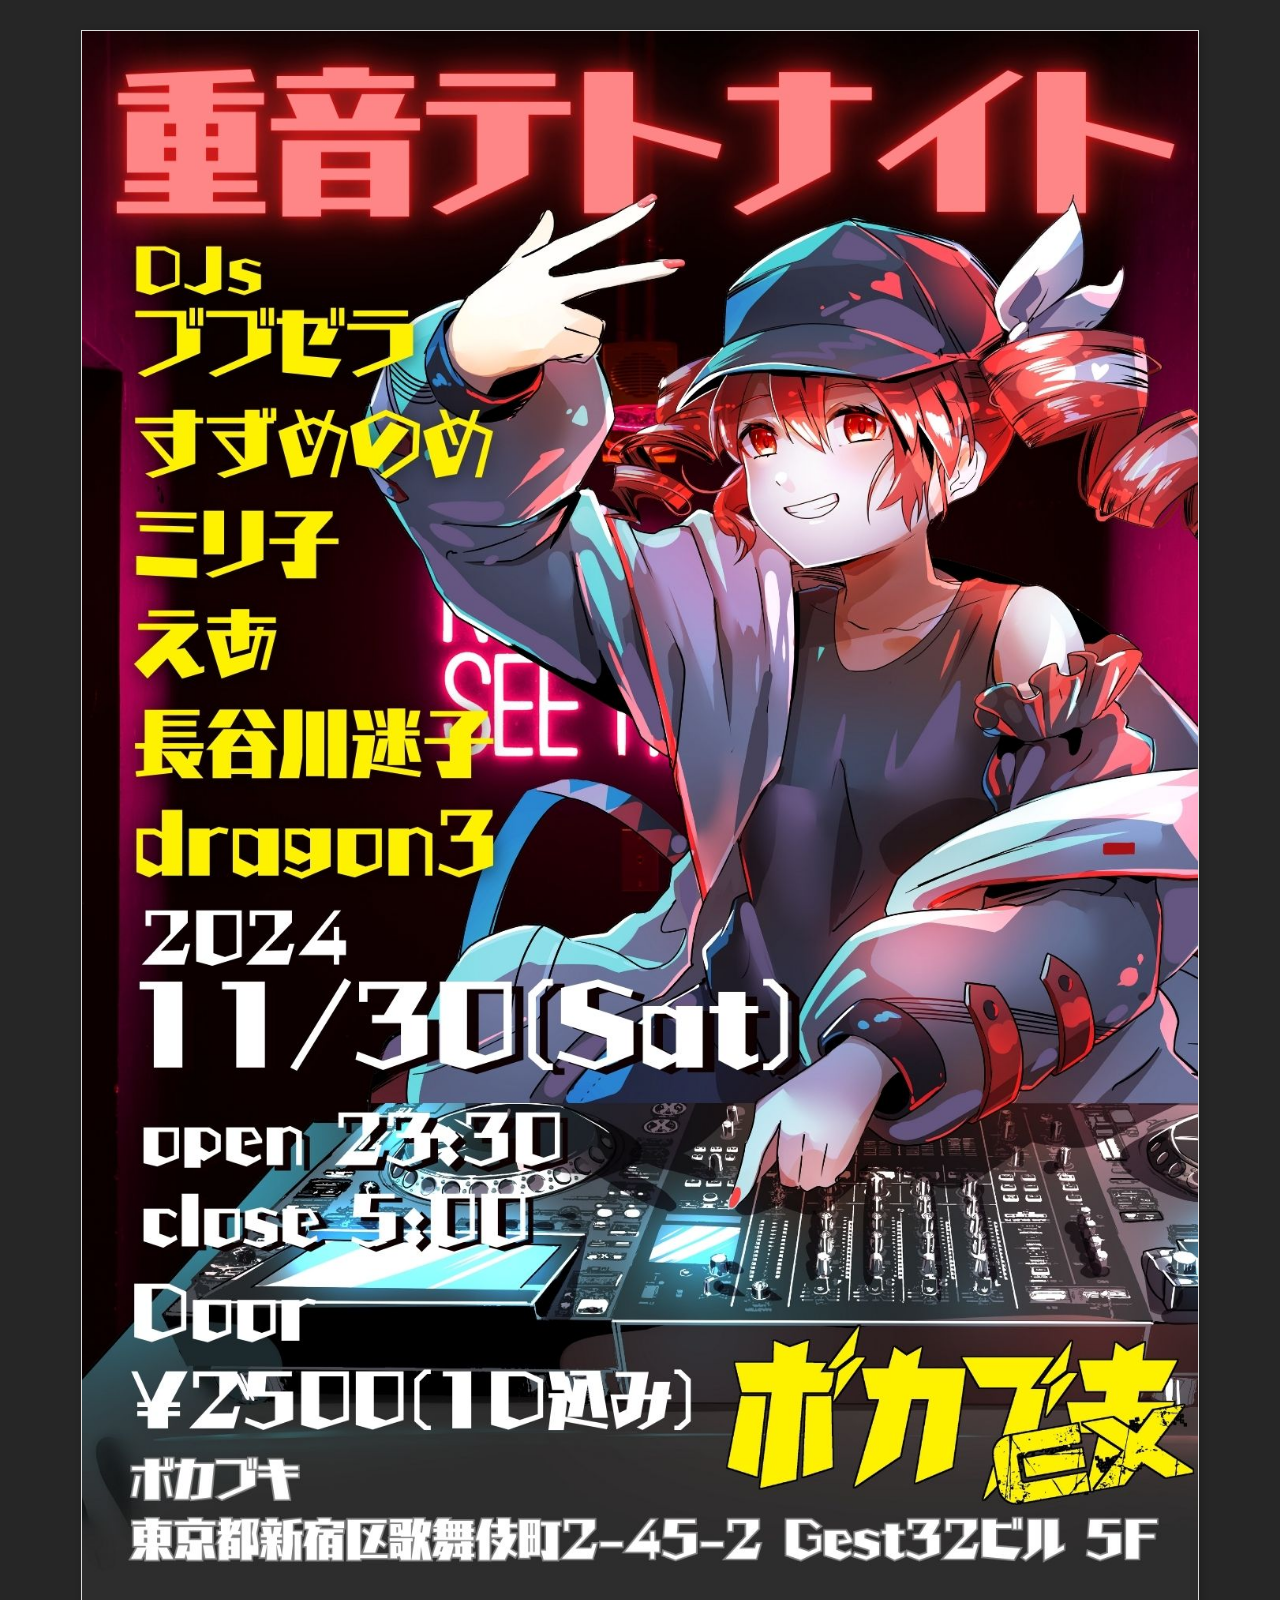
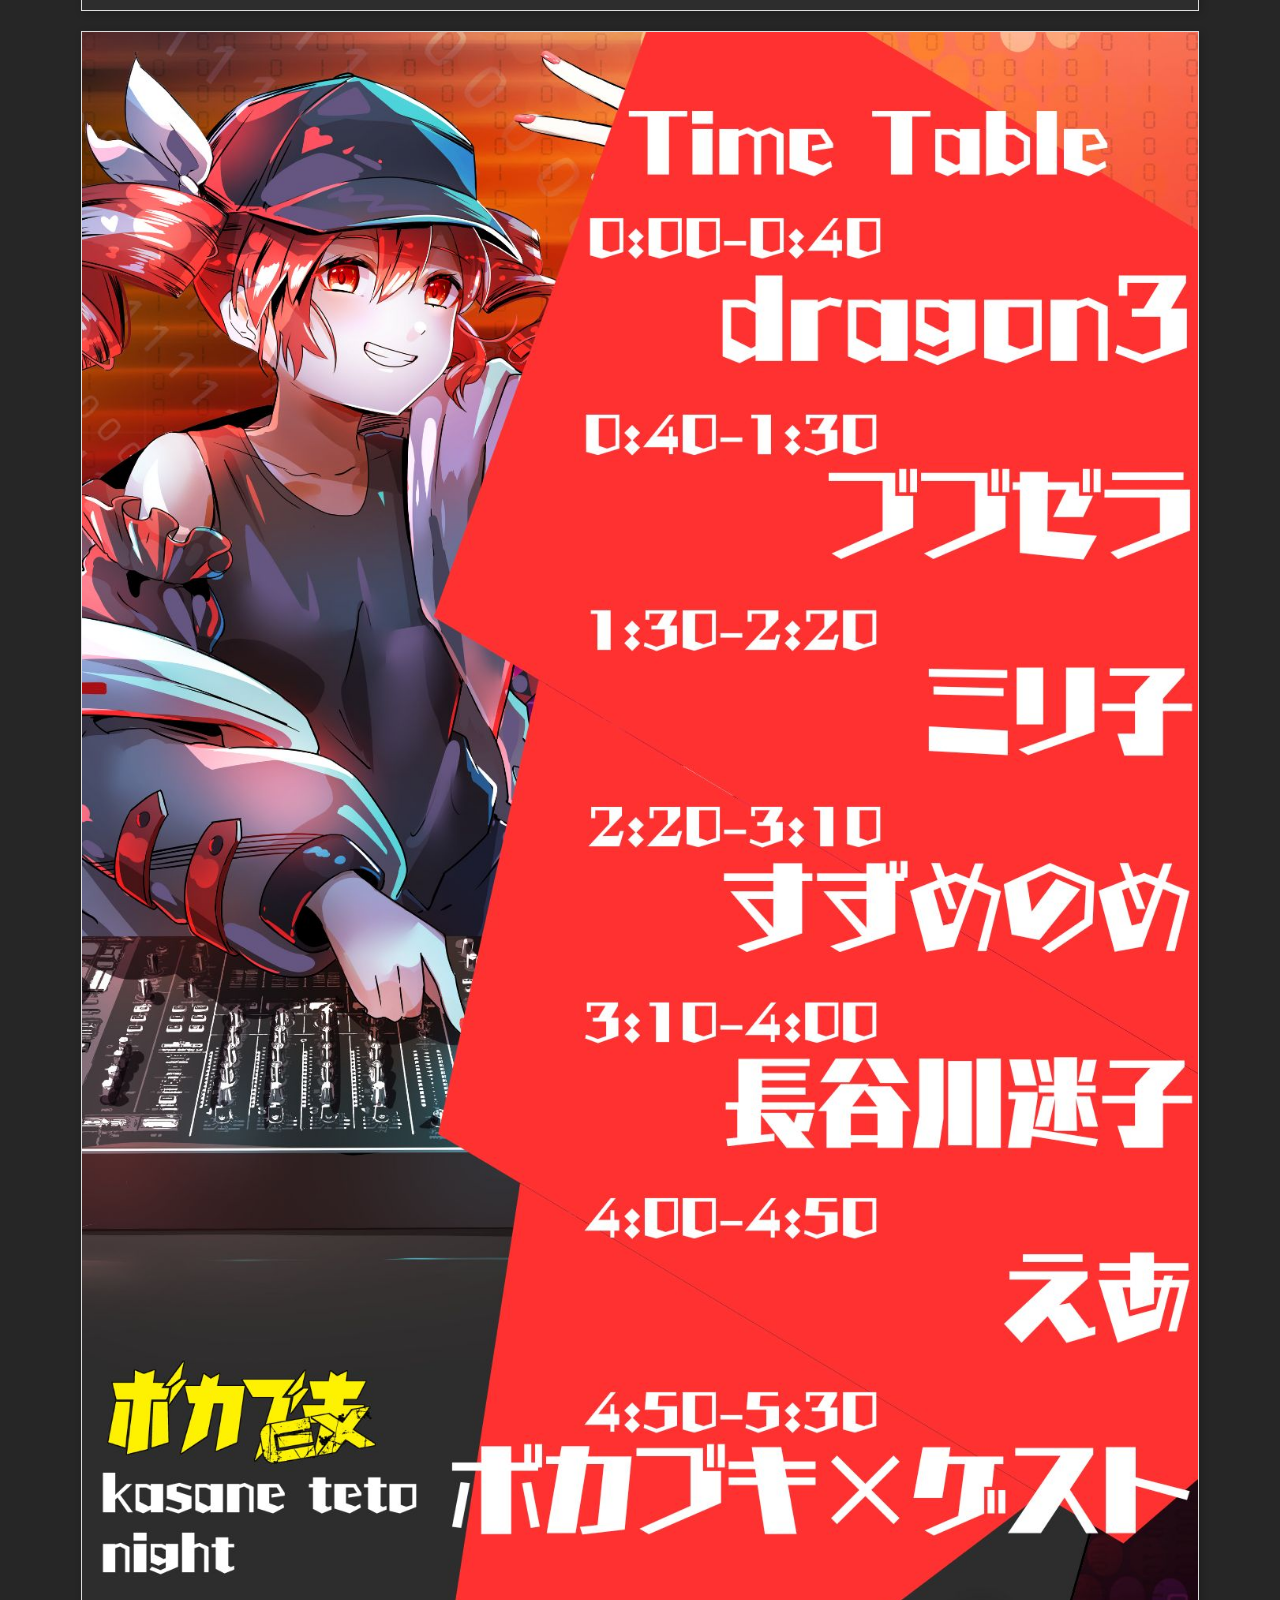
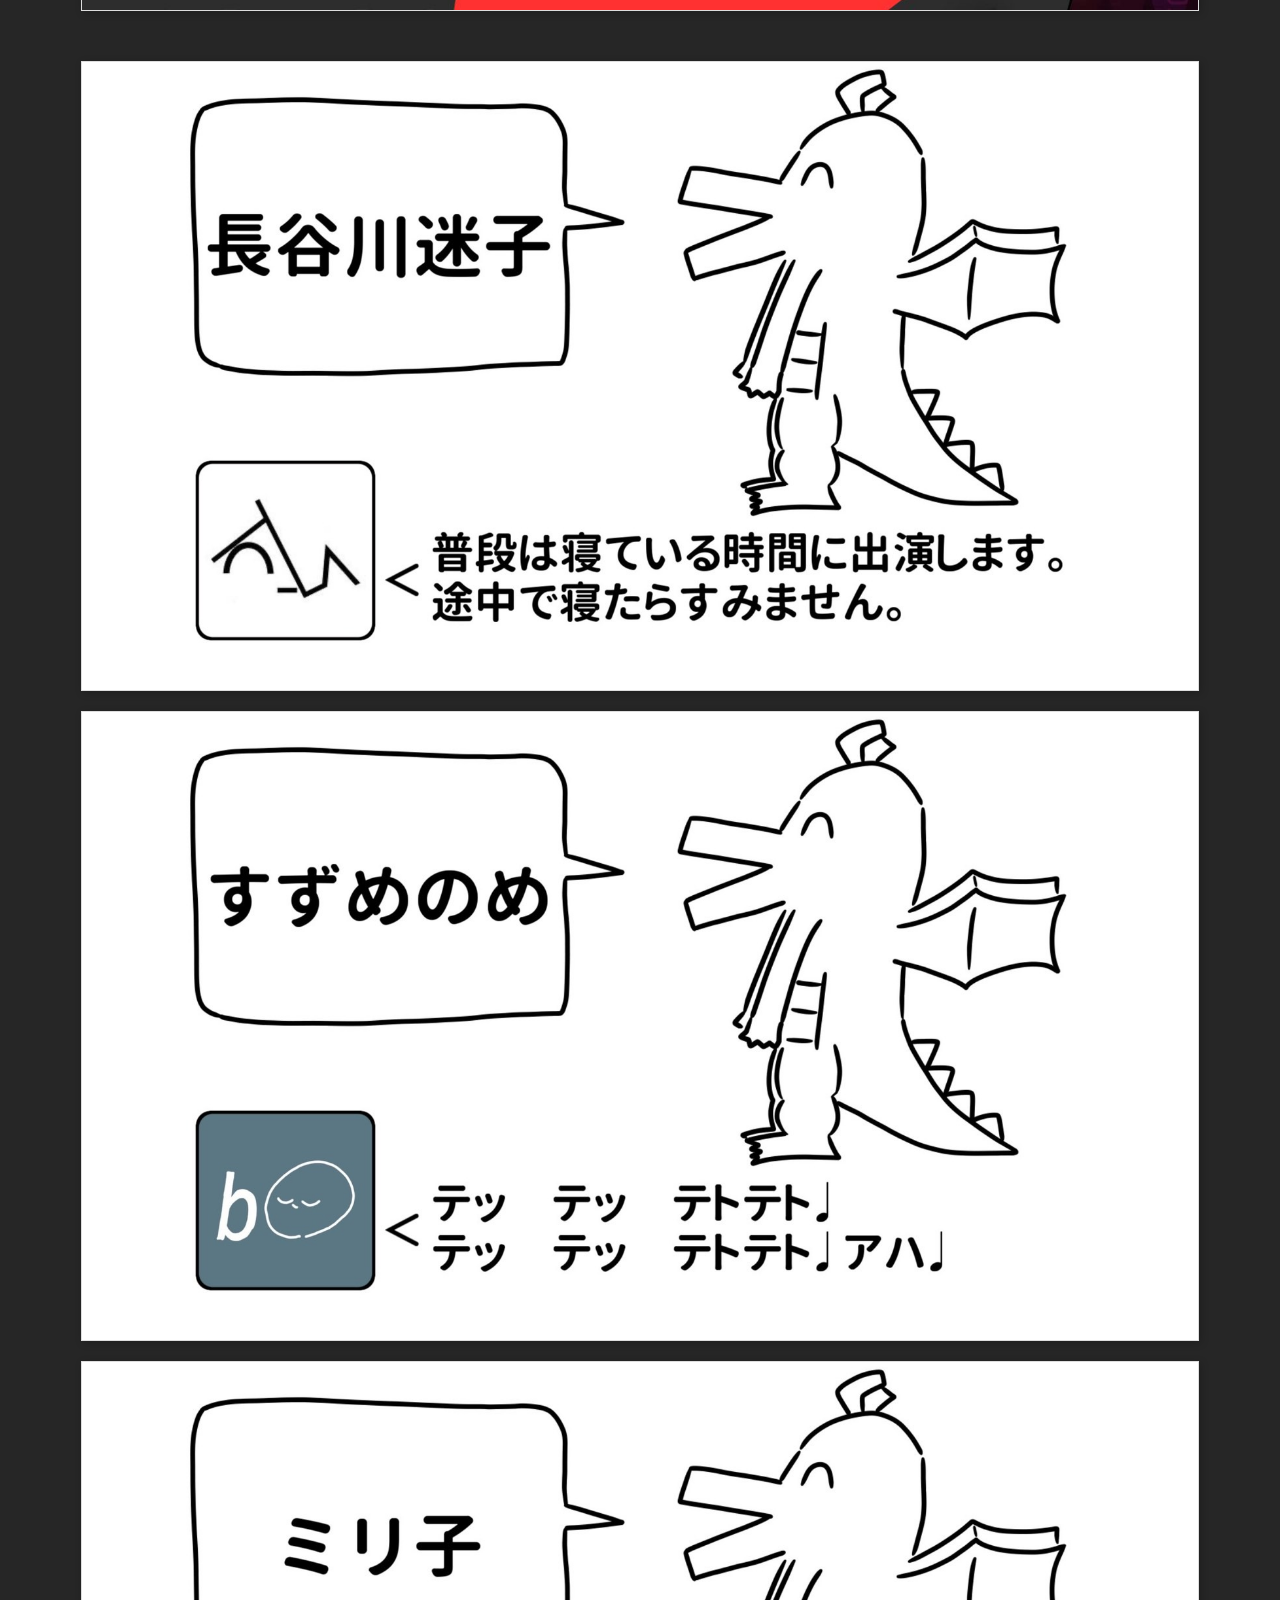
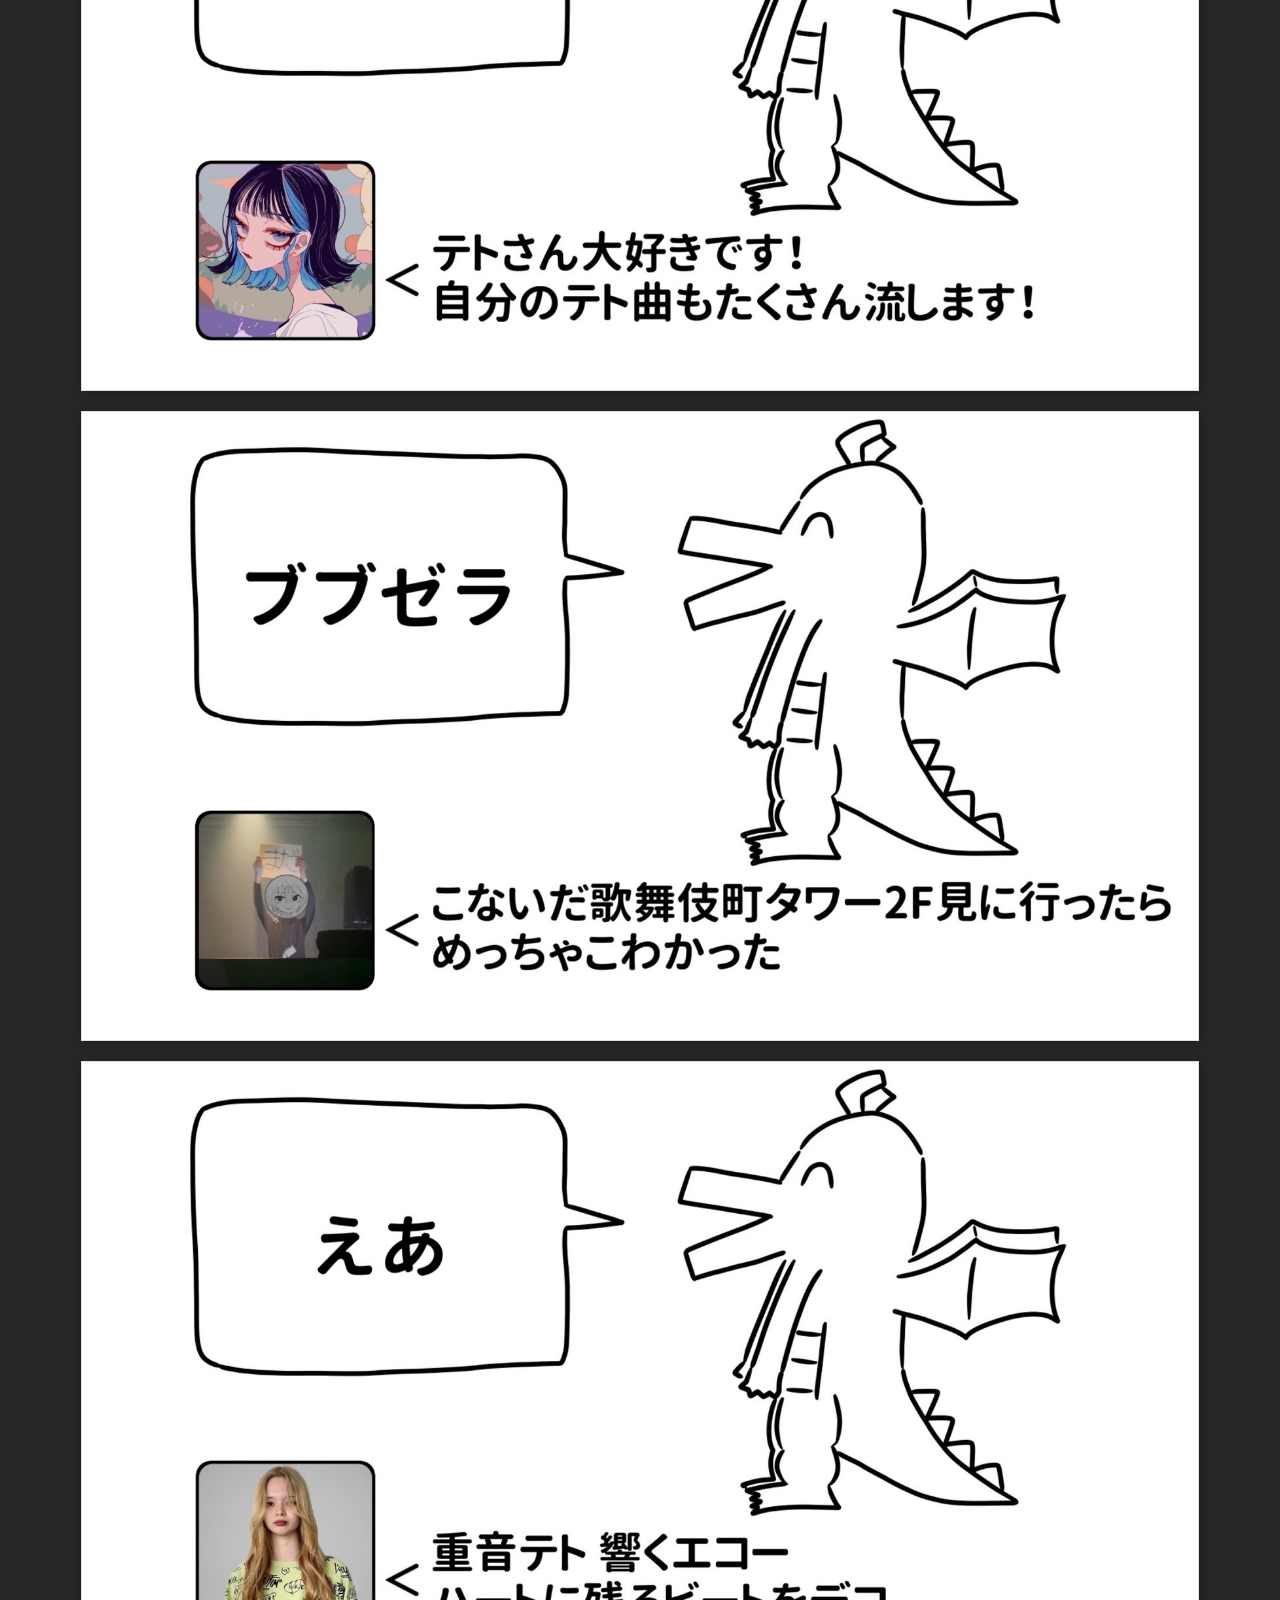
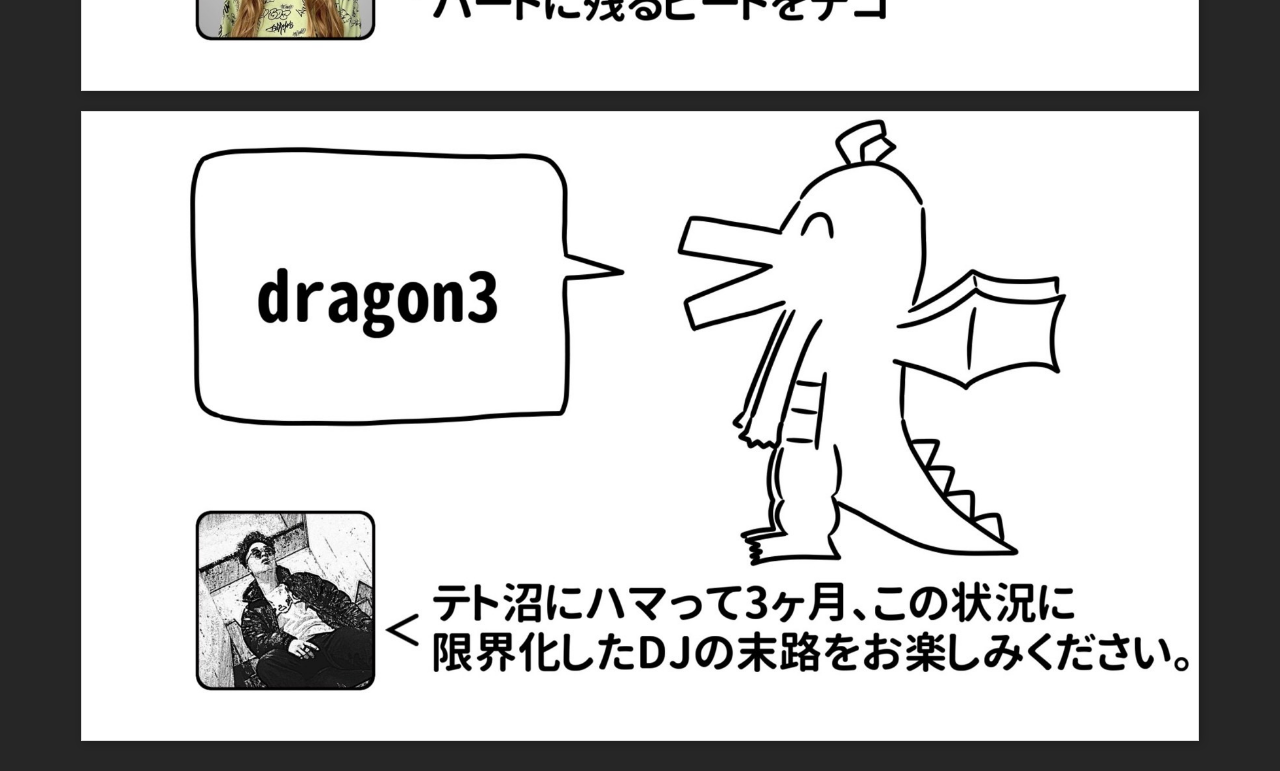
==== index.html @ 71c7c840 "change site title" ====
<!DOCTYPE html>
<html lang="ja">
<head>
  <meta charset="UTF-8">
  <meta name="viewport" content="width=device-width, initial-scale=1.0">
  <title>テトナイト特典カードページ</title>
  <link rel="stylesheet" href="style.css">
</head>
<body>
  <div class="gallery">
    <img src="images/テトナ1.jpeg" alt="テトナ1">
    <img src="images/テトナ2.jpeg" alt="テトナ2">

    <div class="spacer"></div>

    <img src="images/gust1.jpeg" alt="gust1">
    <img src="images/gust2.jpeg" alt="gust2">
    <img src="images/gust3.jpeg" alt="gust3">
    <img src="images/gust4.jpeg" alt="gust4">
    <img src="images/gust5.jpeg" alt="gust5">
    <img src="images/gust6.jpeg" alt="gust6">
  </div>
</body>
</html>
---- style.css ----
body {
  font-family: Arial, sans-serif;
  margin: 0;
  padding: 0;
  background-color: #262626;
}

.gallery {
  display: flex;
  flex-direction: column;
  align-items: center;
  padding: 20px;
}

img {
  max-width: 90%;
  height: auto;
  margin: 10px 0;
  border: 1px solid #ddd;
  box-shadow: 2px 2px 8px rgba(0, 0, 0, 0.2);
}

.spacer {
  height: 30px;
}
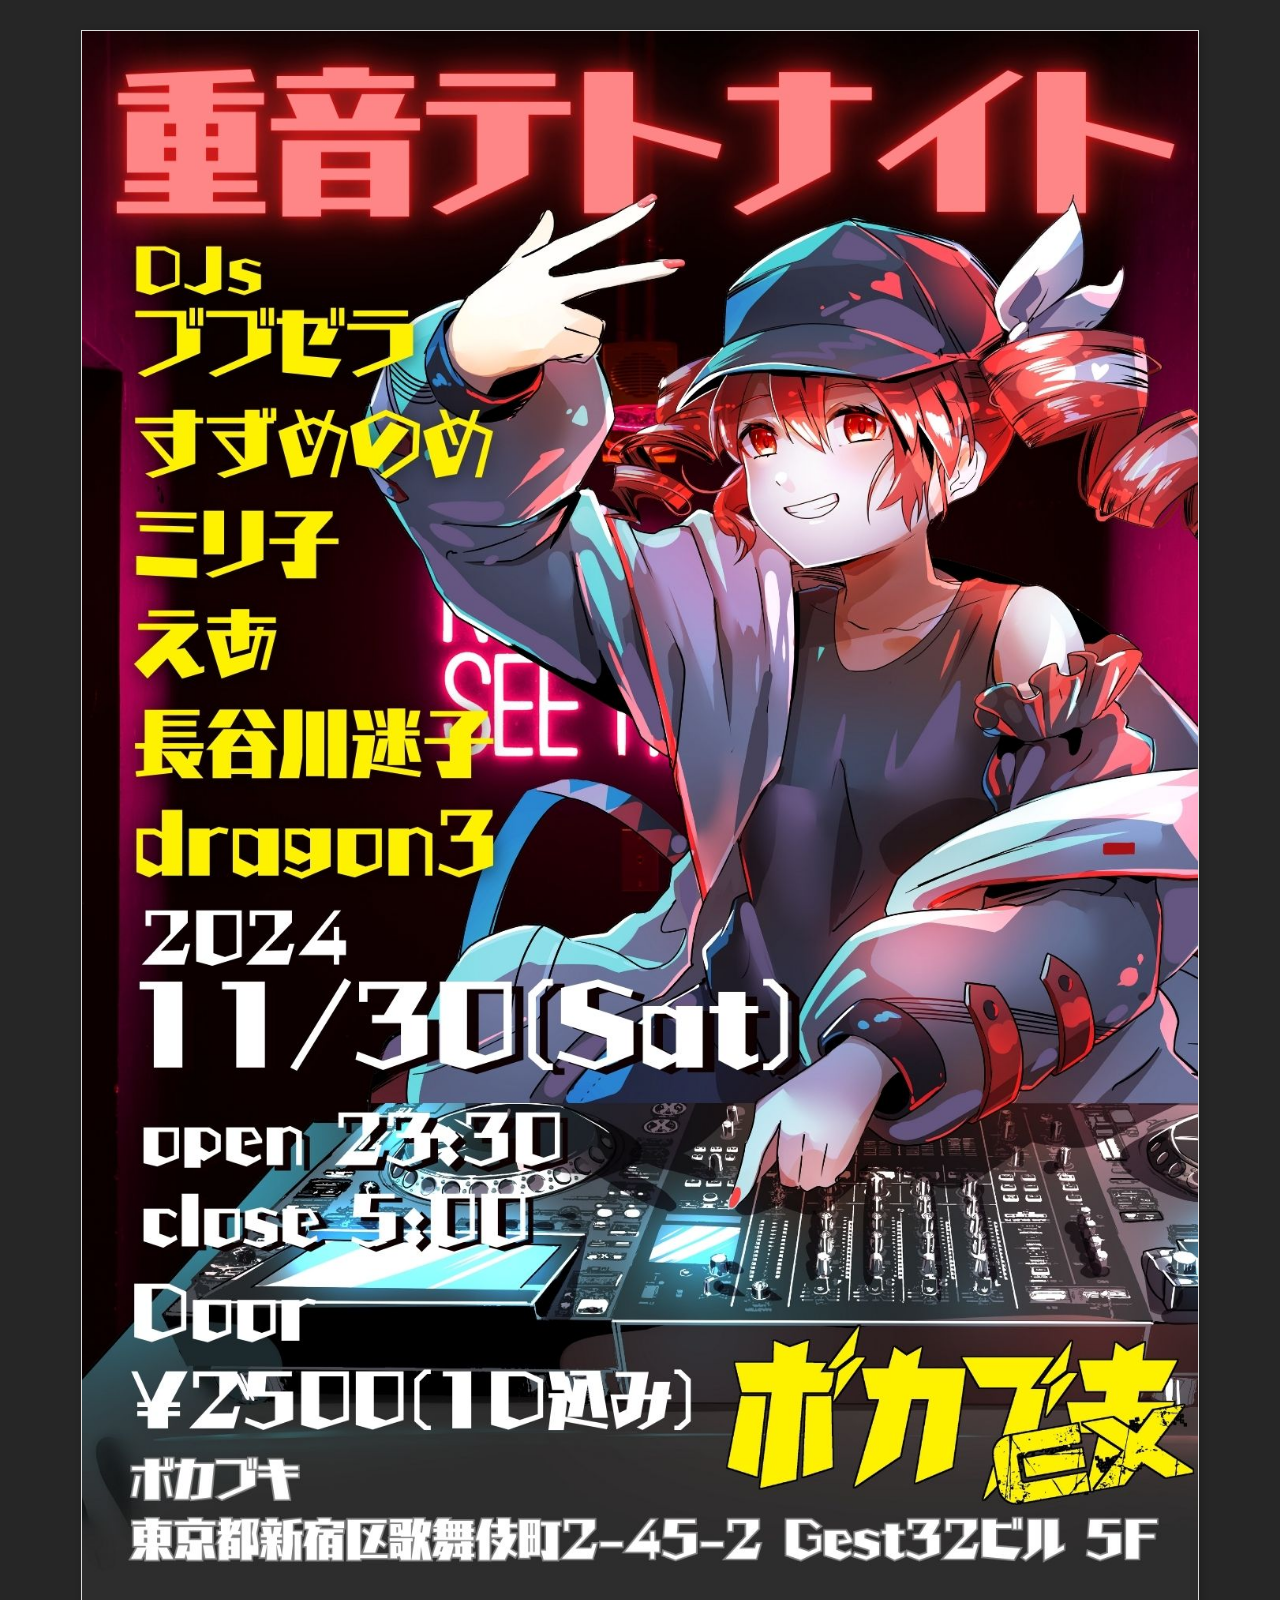
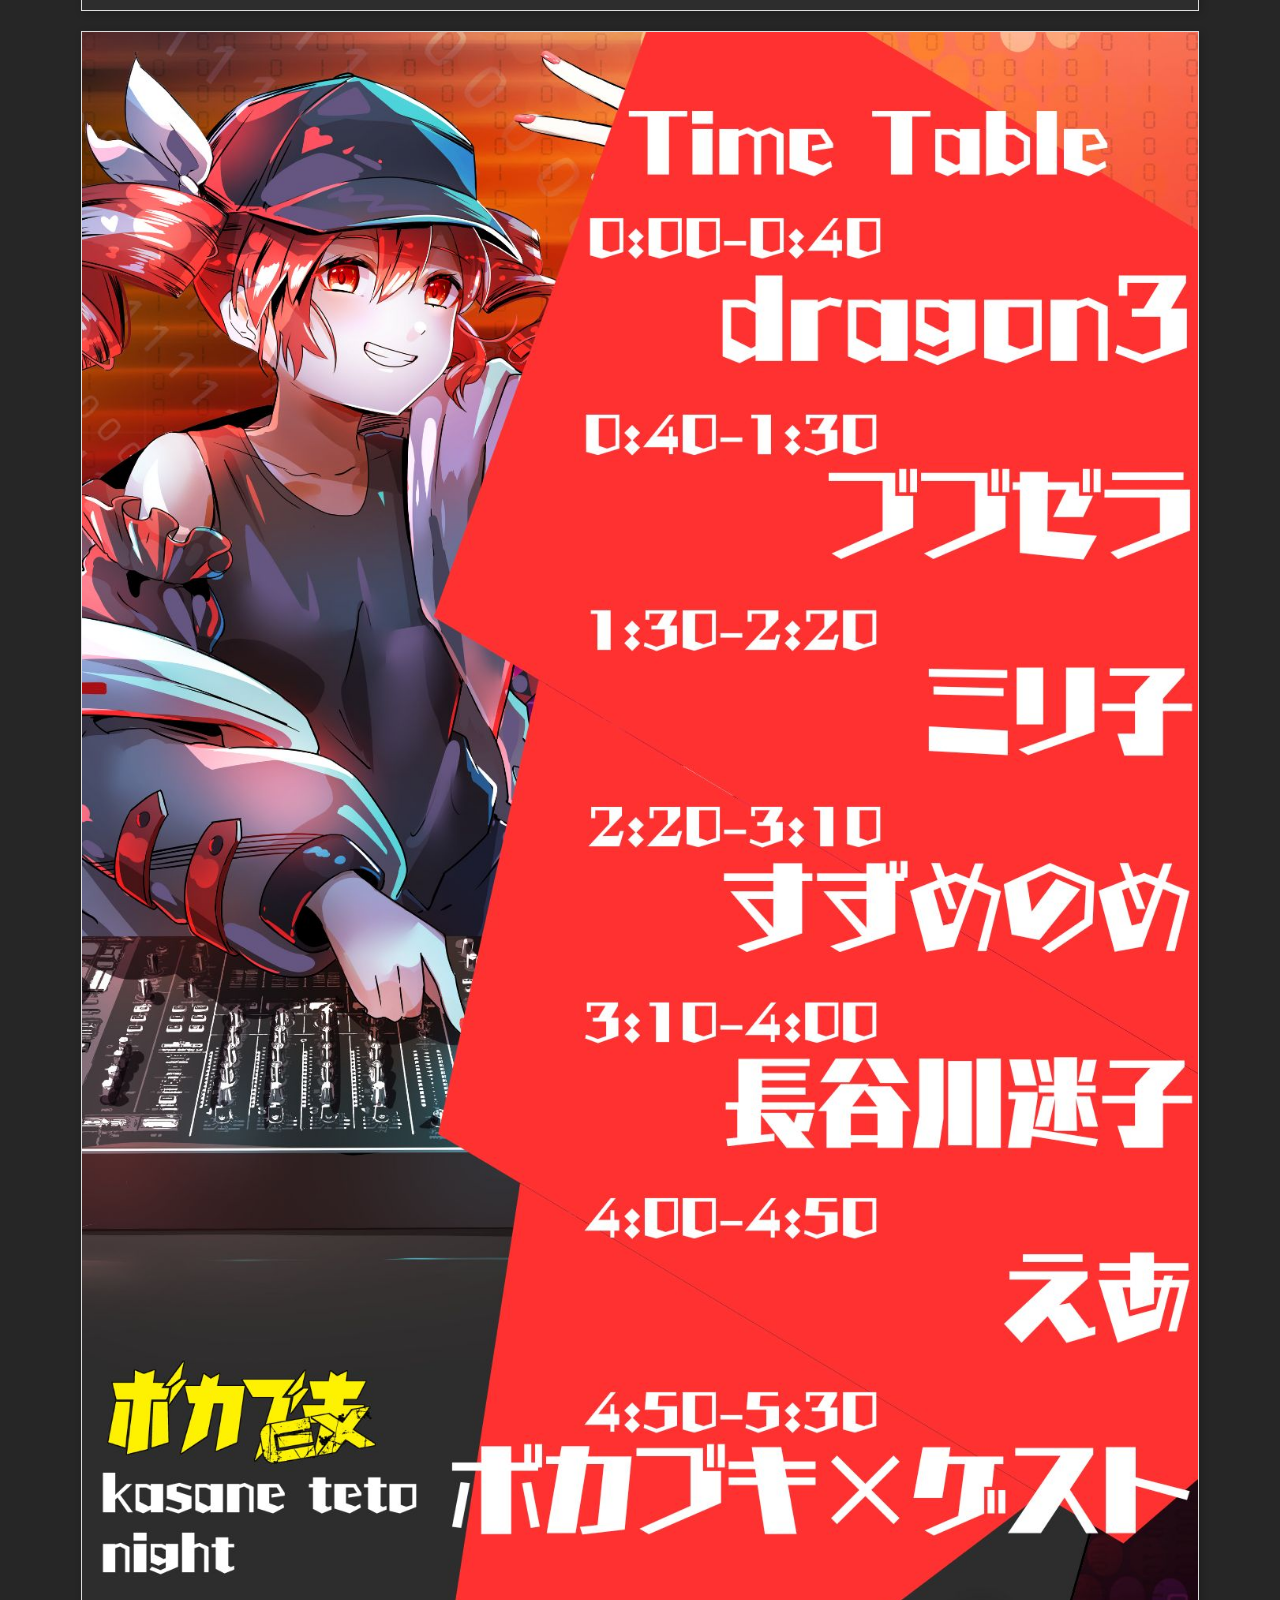
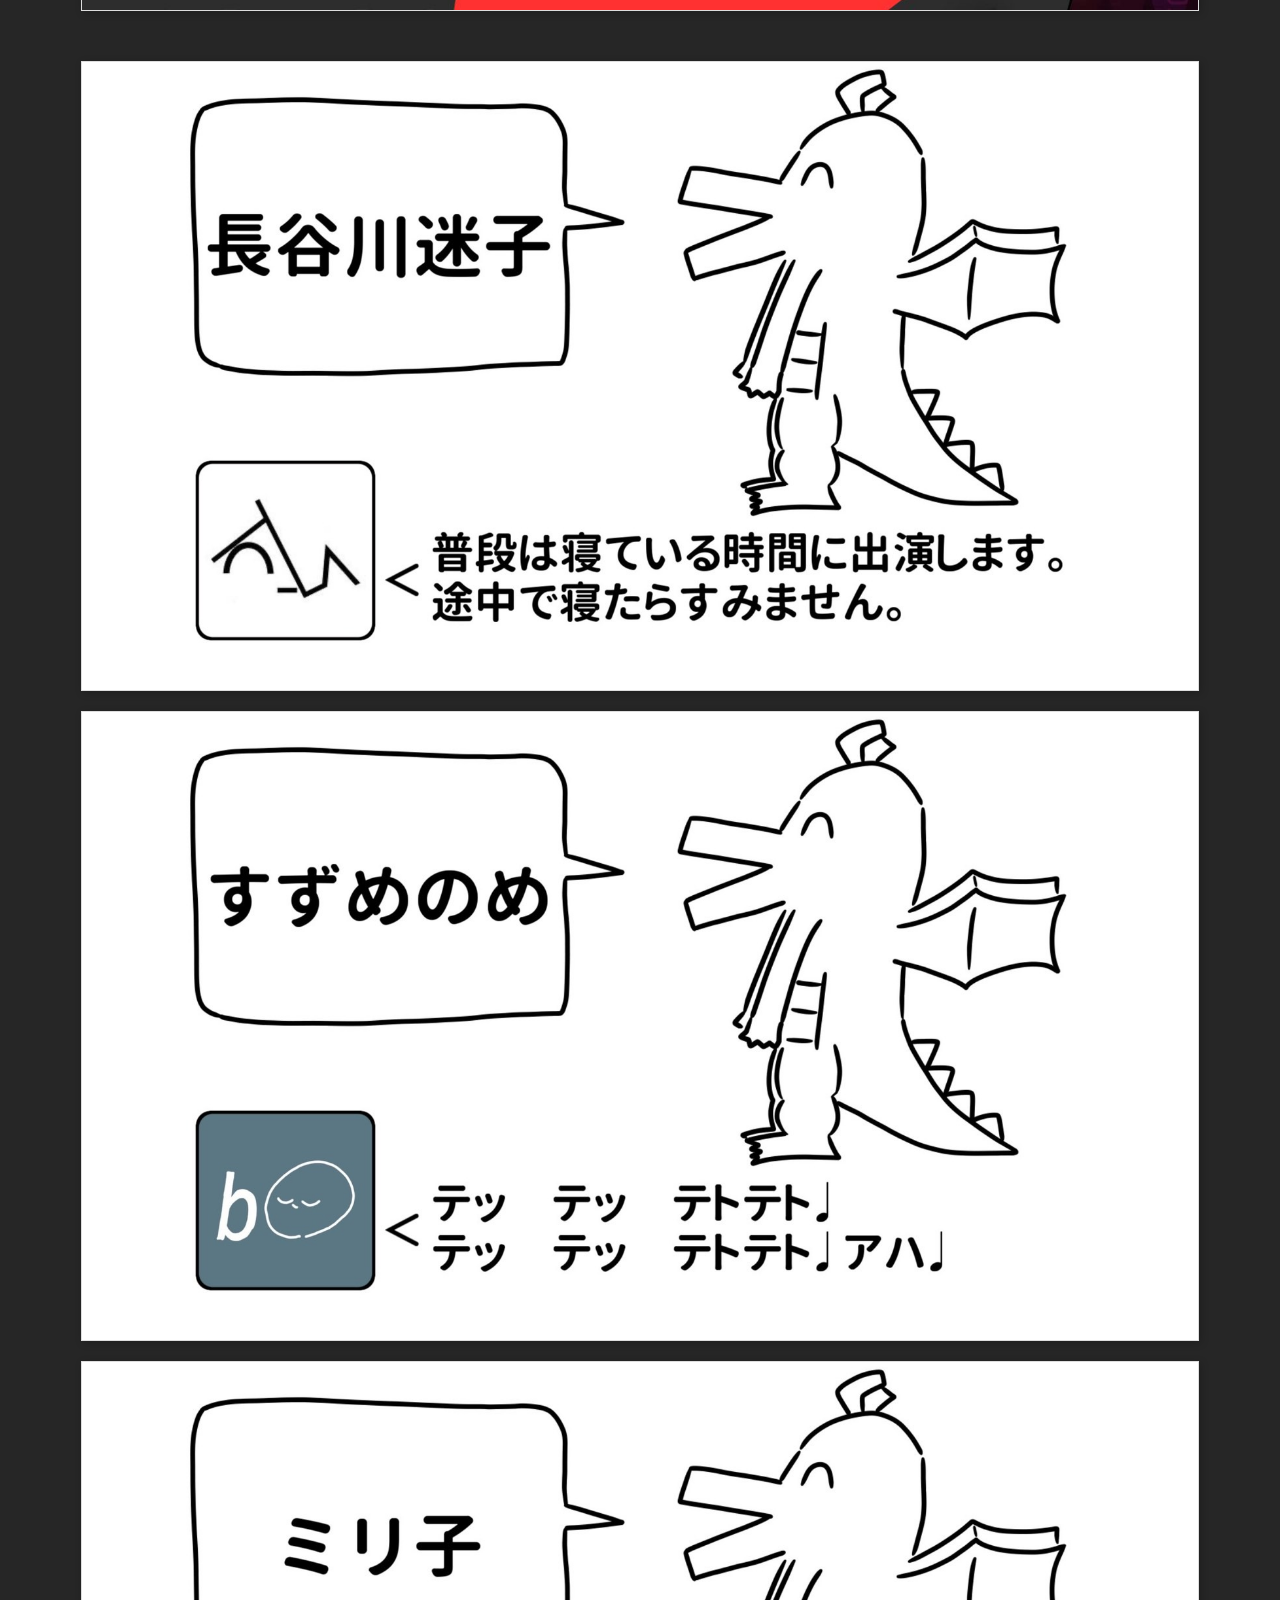
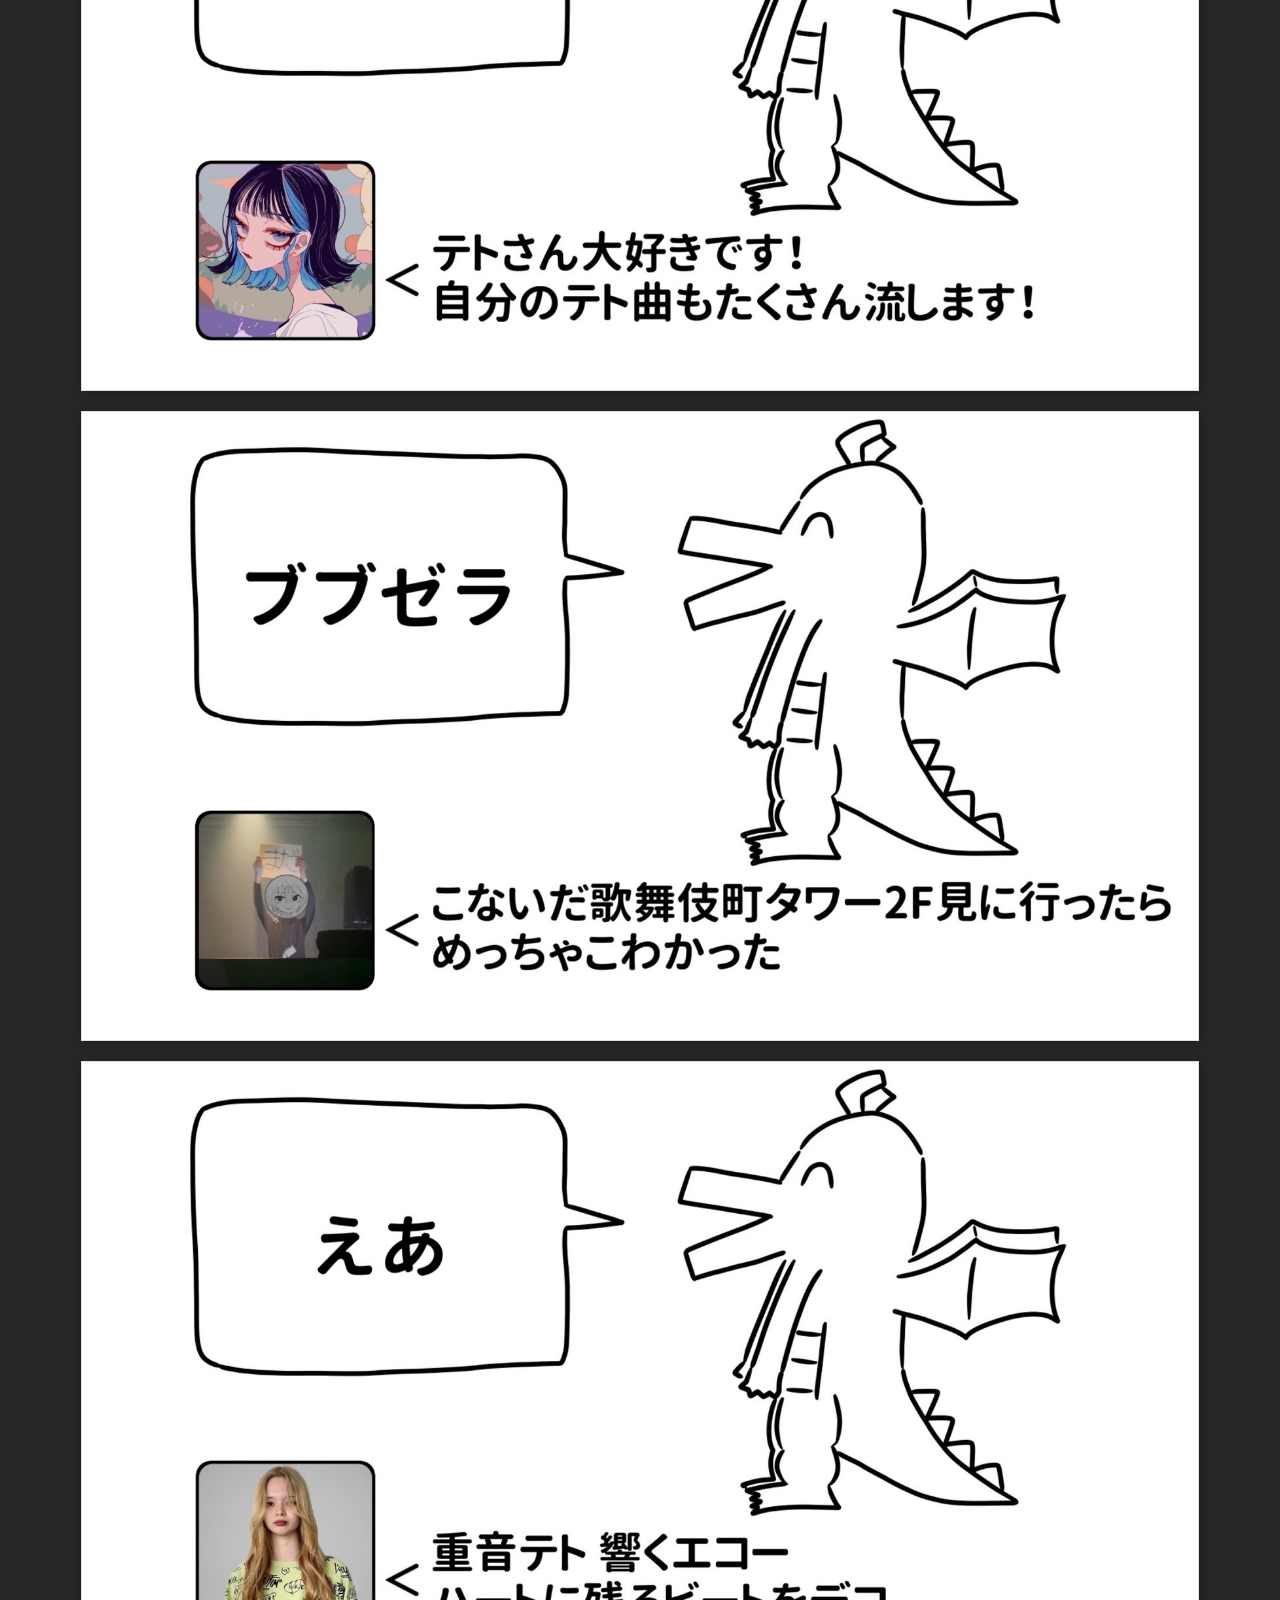
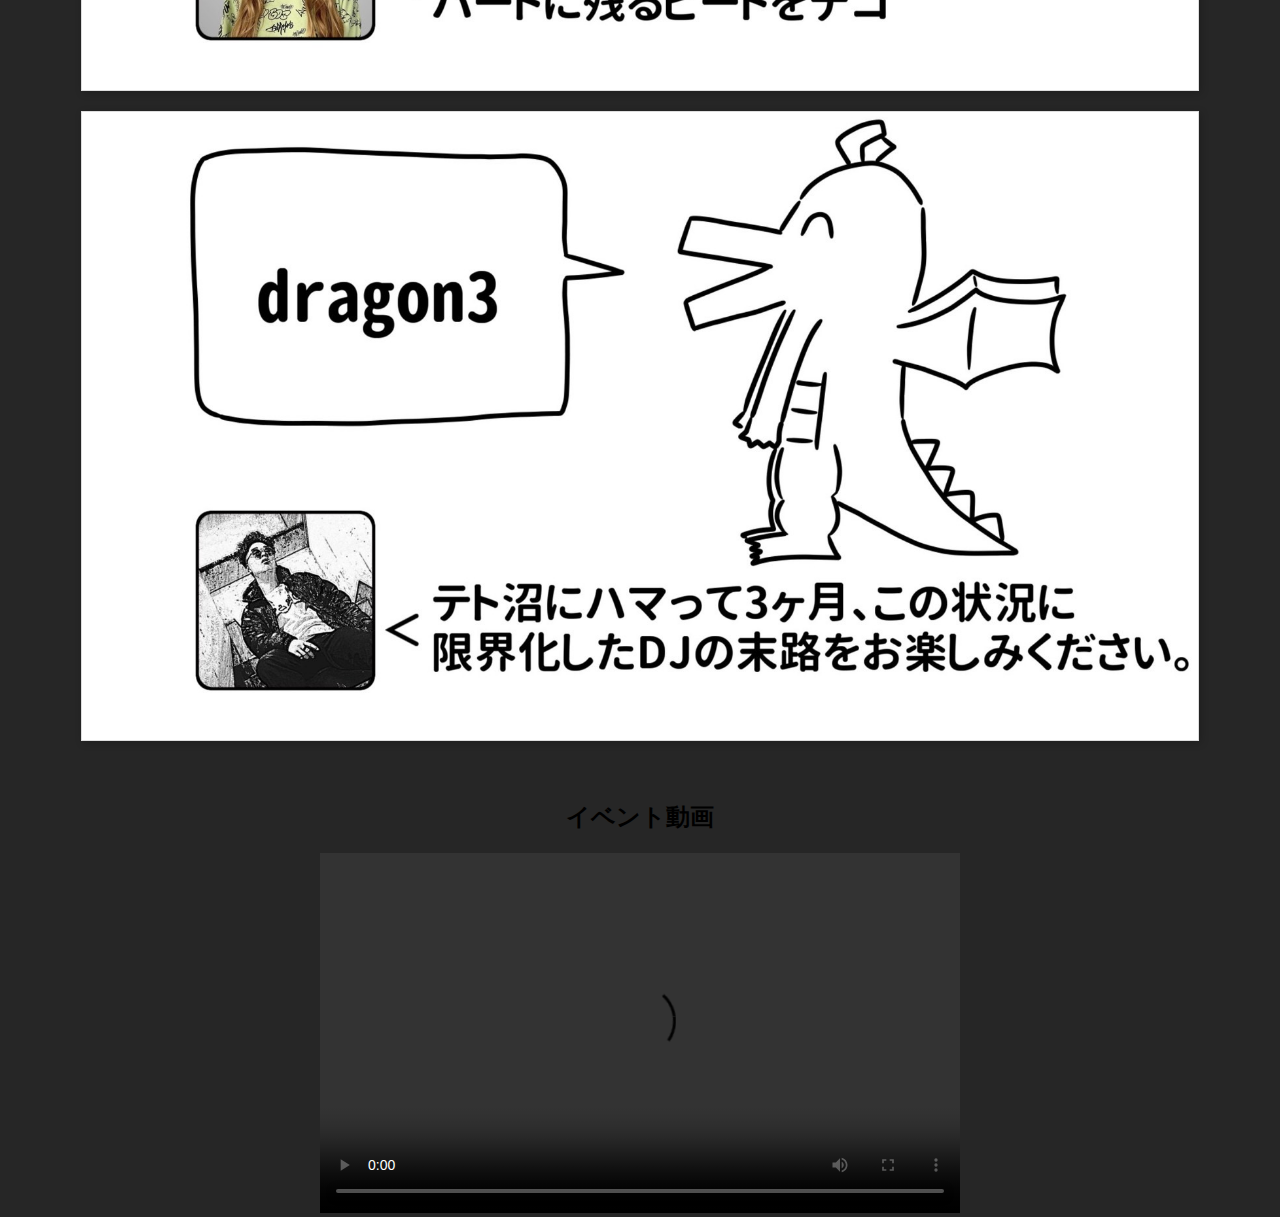
==== commit edfdfd7f: "set mediaplayer" ====
--- a/index.html
+++ b/index.html
@@ -20,5 +20,14 @@
     <img src="images/gust5.jpeg" alt="gust5">
     <img src="images/gust6.jpeg" alt="gust6">
   </div>
+
+  <!-- 動画プレイヤーを追加 -->
+  <div style="text-align: center; margin-top: 30px;">
+    <h2>イベント動画</h2>
+    <video controls width="640" height="360">
+      <source src="https://drive.google.com/uc?export=download&id=1unhNlGFKu0yC2UvZ5VY11uAQ1qJESBDD" type="video/mp4">
+      お使いのブラウザは動画タグに対応していません。
+    </video>
+  </div>
 </body>
 </html>
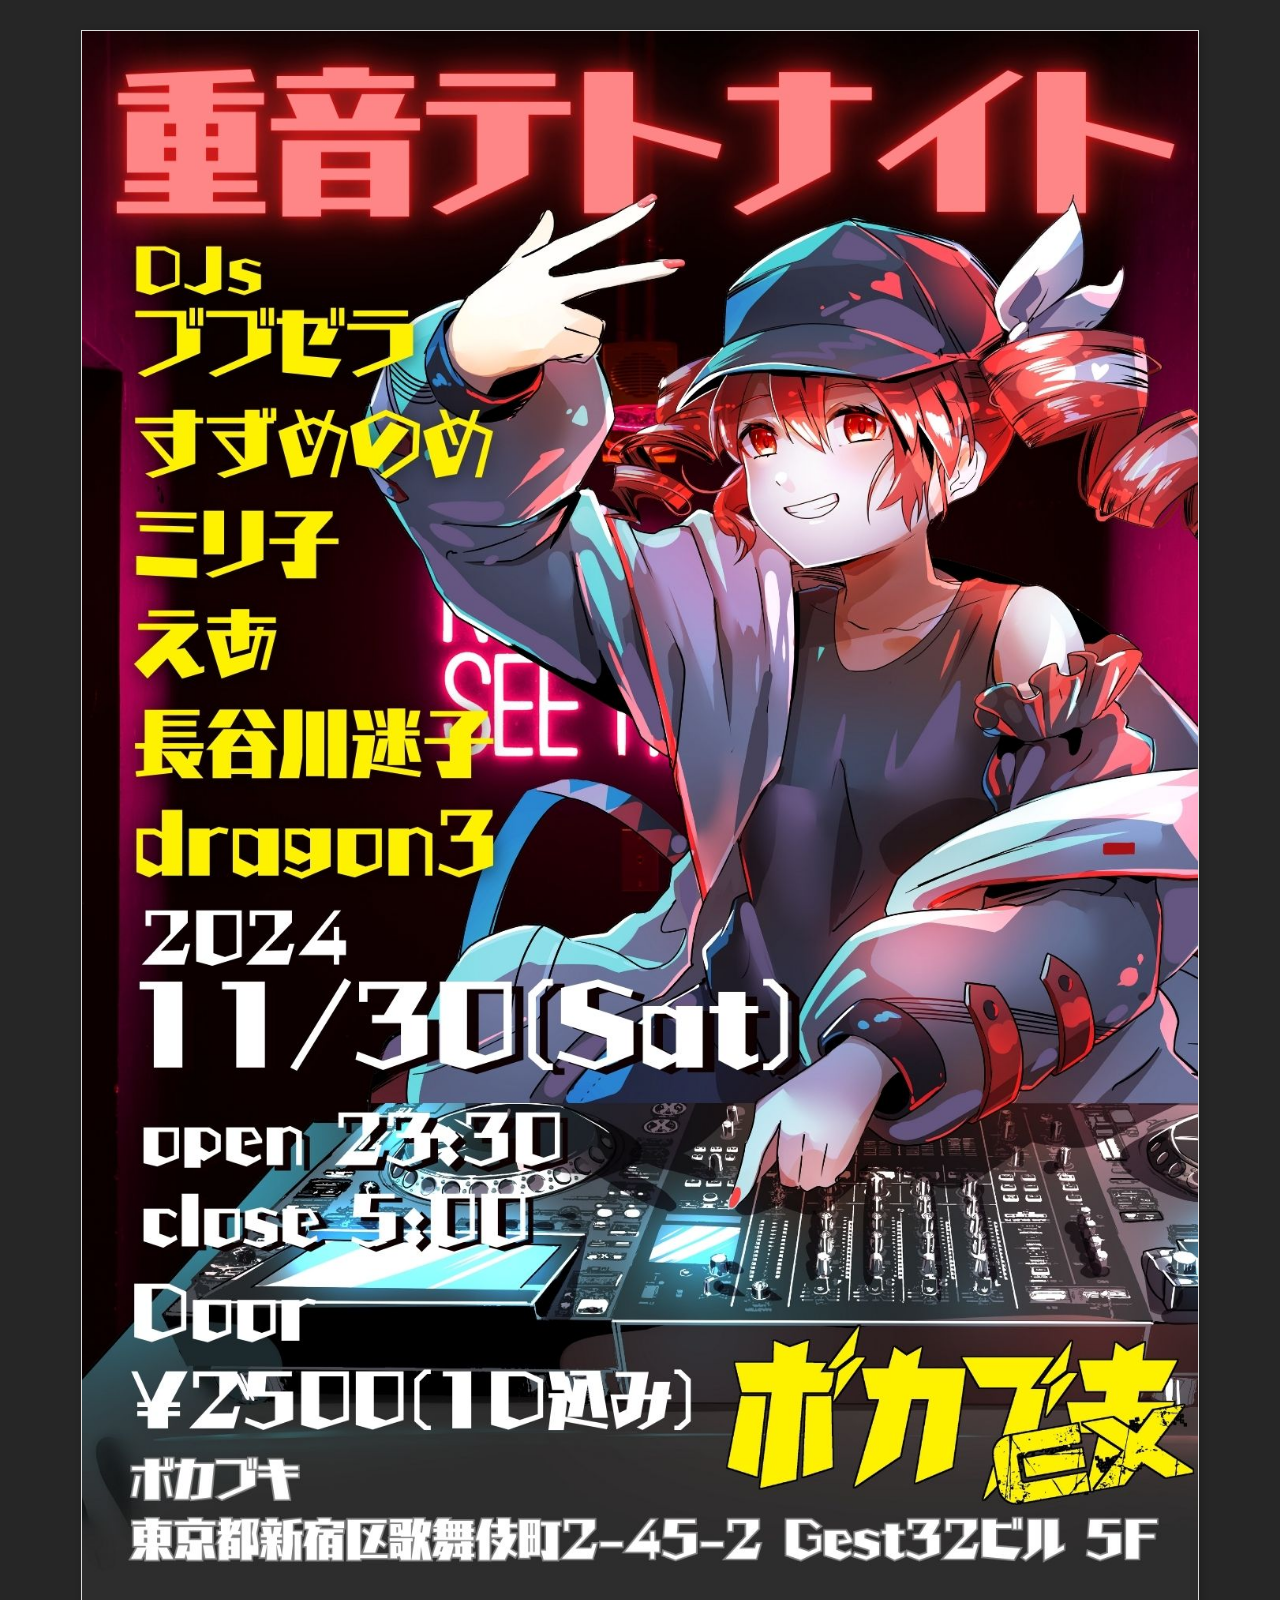
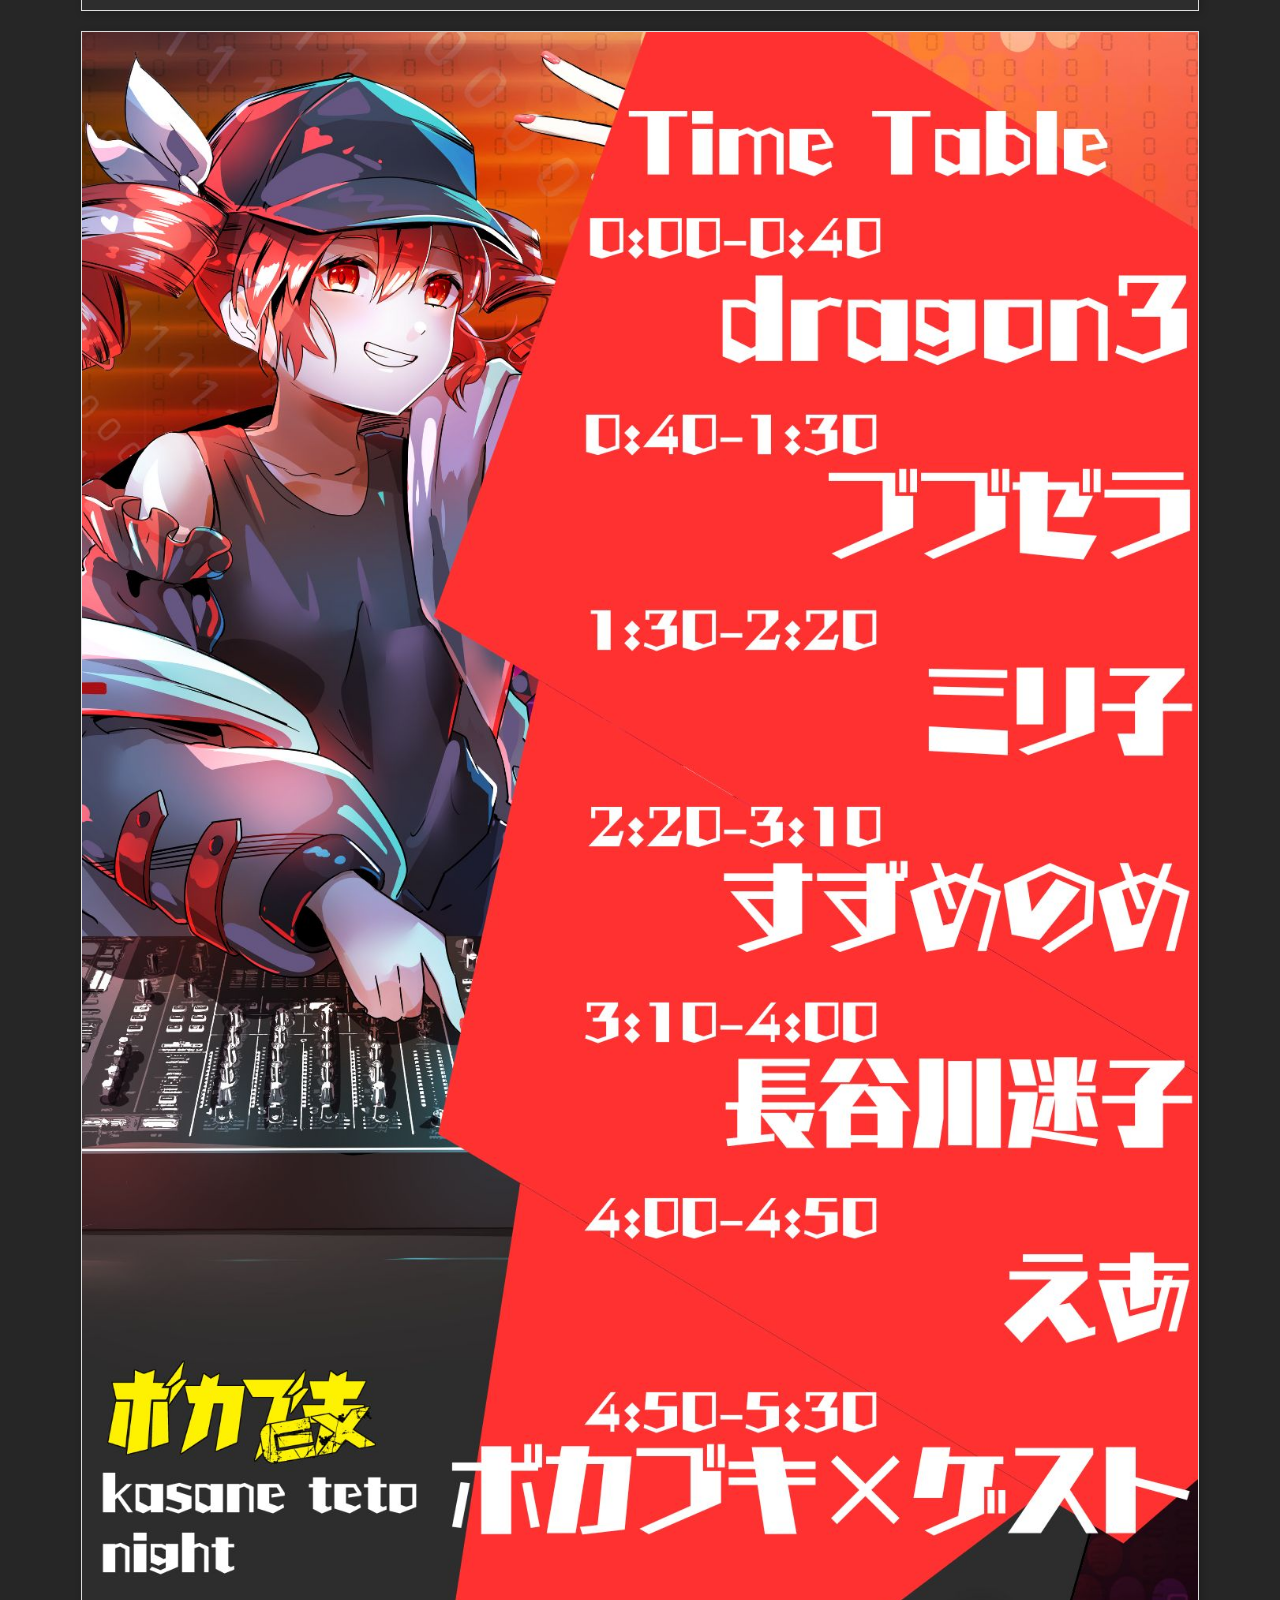
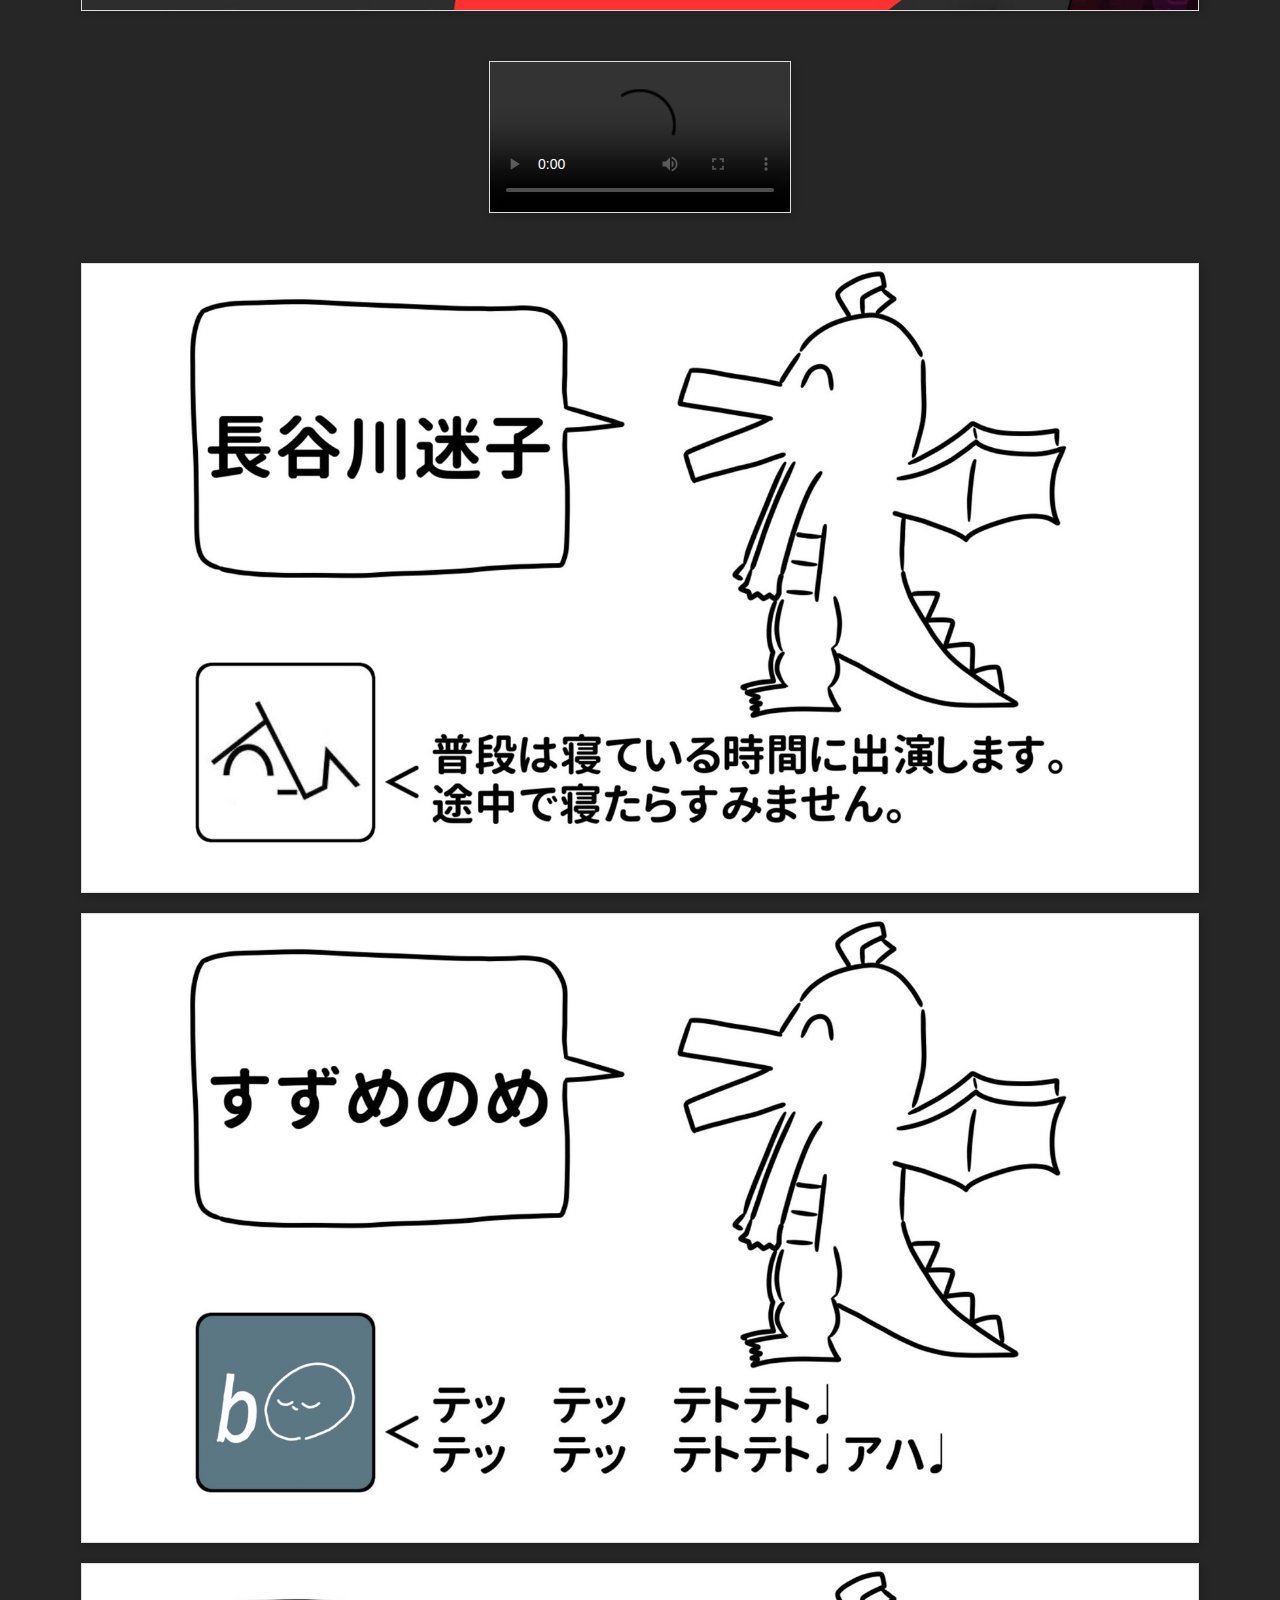
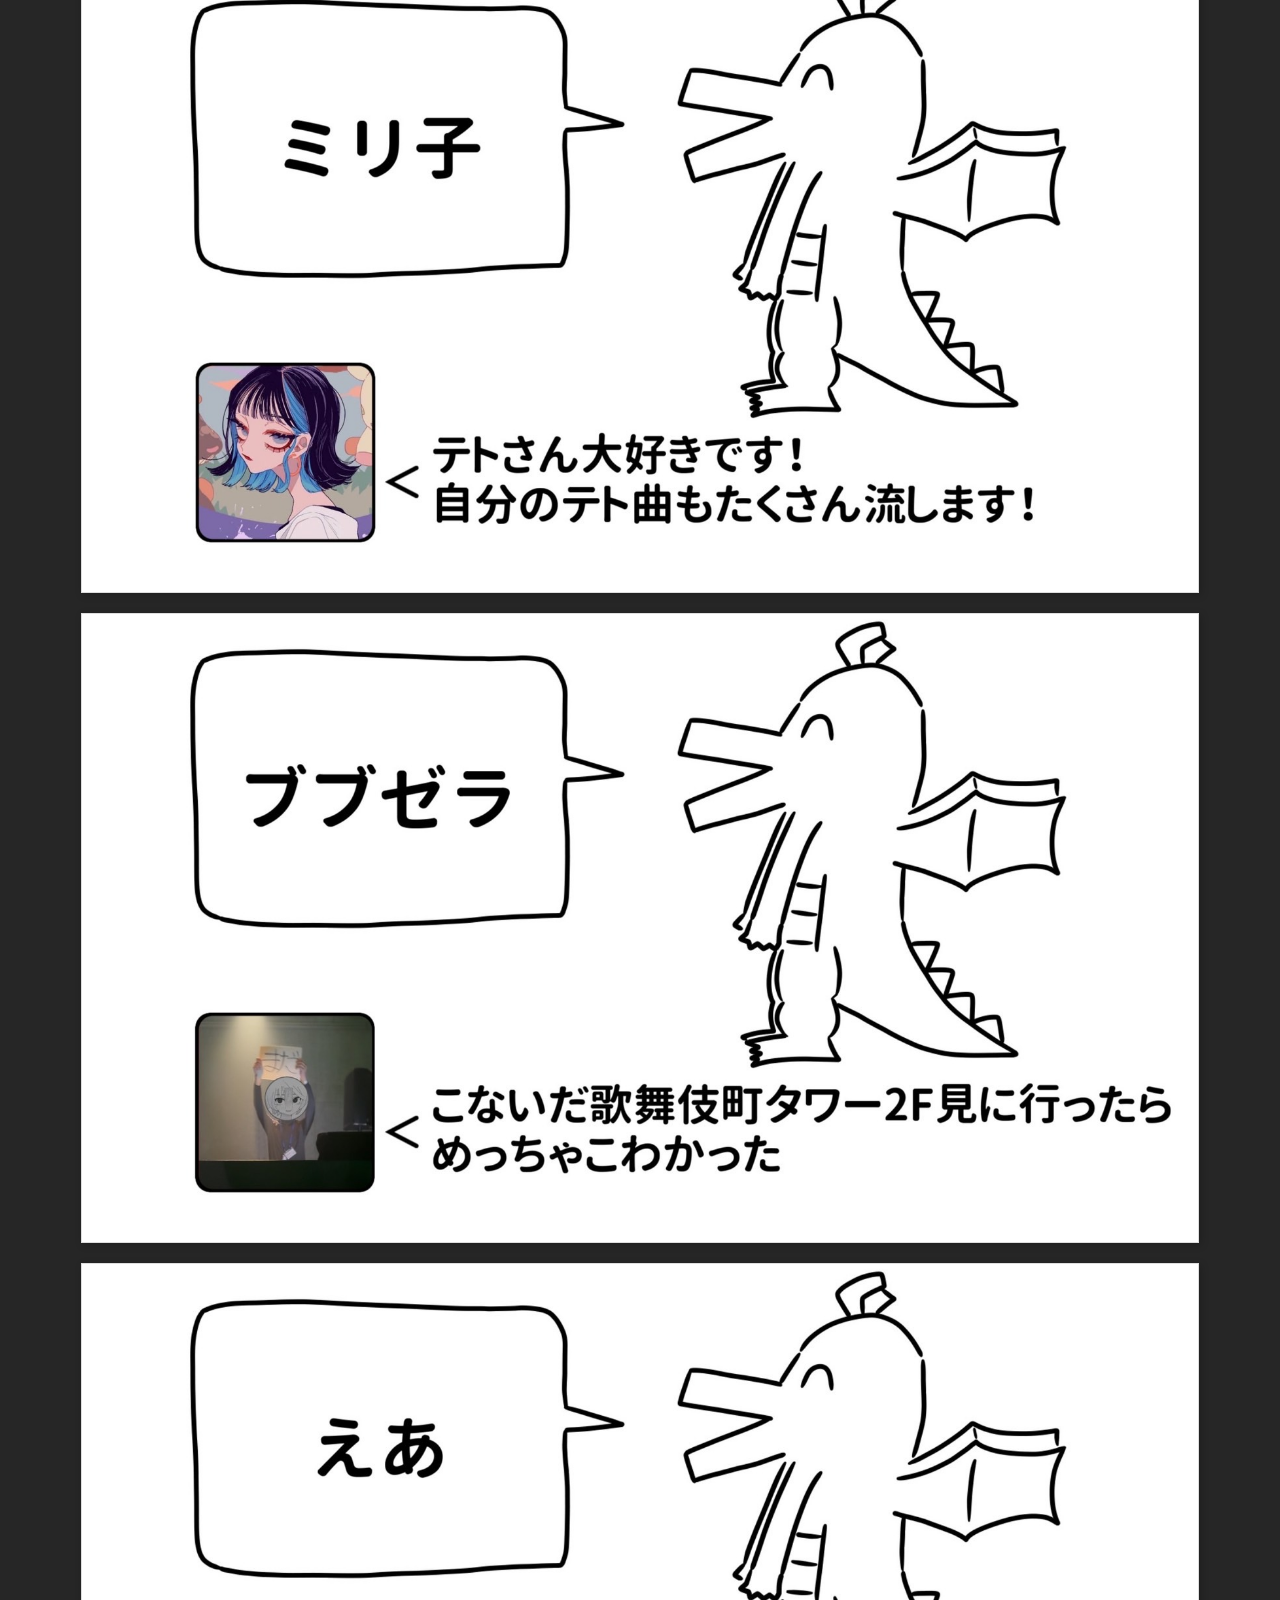
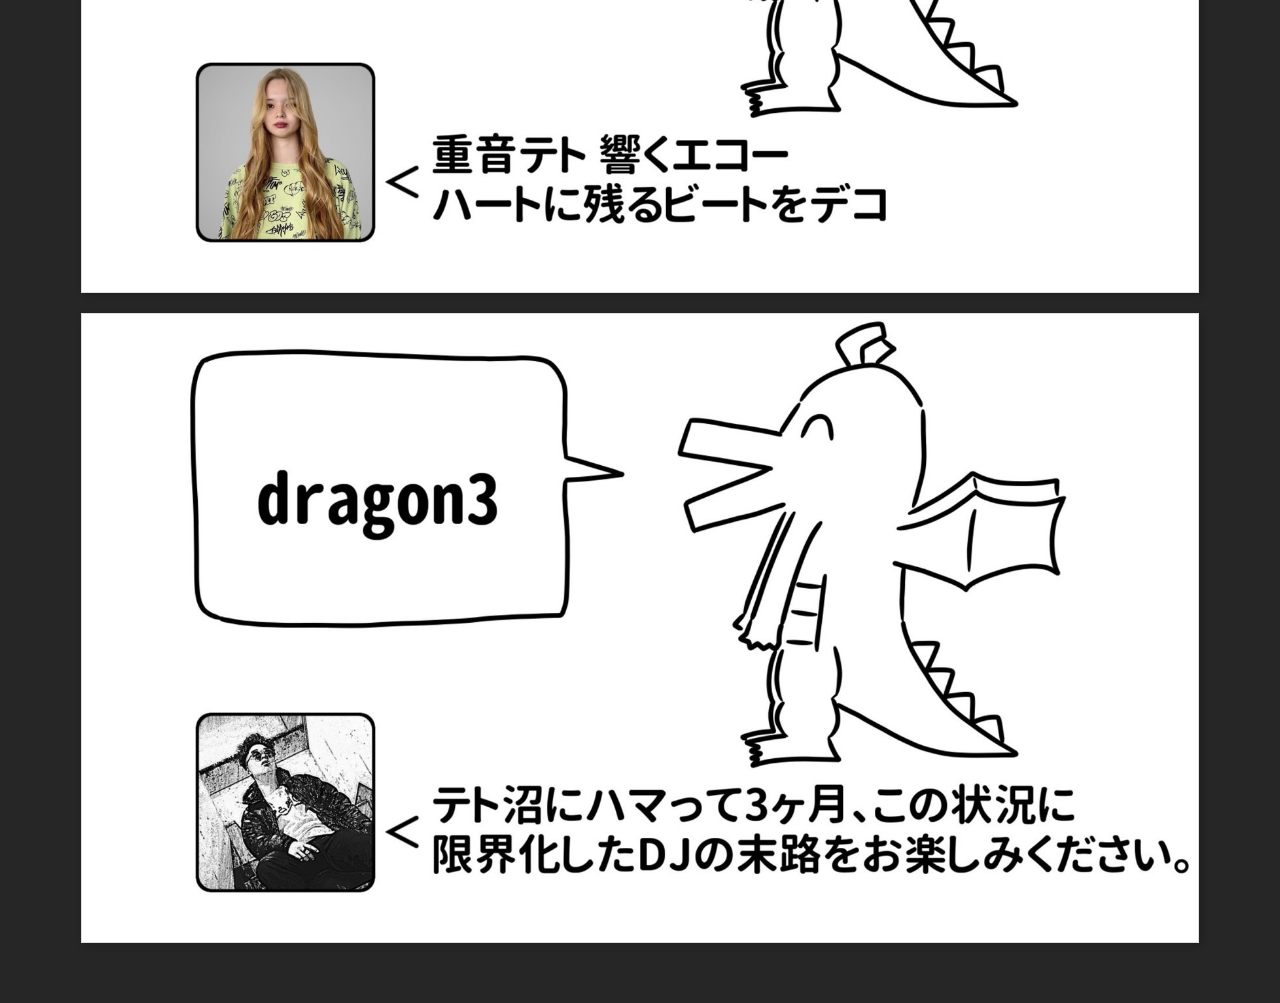
==== commit 88d4f88c: "change mediaplayer size" ====
--- a/index.html
+++ b/index.html
@@ -5,11 +5,29 @@
   <meta name="viewport" content="width=device-width, initial-scale=1.0">
   <title>テトナイト特典カードページ</title>
   <link rel="stylesheet" href="style.css">
+  <style>
+    /* 動画と画像のサイズを統一 */
+    .gallery video, .gallery img {
+      max-width: 90%;
+      height: auto;
+      margin: 10px 0;
+      border: 1px solid #ddd;
+      box-shadow: 2px 2px 8px rgba(0, 0, 0, 0.2);
+    }
+  </style>
 </head>
 <body>
   <div class="gallery">
     <img src="images/テトナ1.jpeg" alt="テトナ1">
     <img src="images/テトナ2.jpeg" alt="テトナ2">
+
+    <div class="spacer"></div>
+    
+    <!-- 動画プレイヤーを追加 -->
+    <video controls>
+      <source src="https://drive.google.com/uc?export=download&id=1unhNlGFKu0yC2UvZ5VY11uAQ1qJESBDD" type="video/mp4">
+      お使いのブラウザは動画タグに対応していません。
+    </video>
 
     <div class="spacer"></div>
 
@@ -19,15 +37,10 @@
     <img src="images/gust4.jpeg" alt="gust4">
     <img src="images/gust5.jpeg" alt="gust5">
     <img src="images/gust6.jpeg" alt="gust6">
-  </div>
 
-  <!-- 動画プレイヤーを追加 -->
-  <div style="text-align: center; margin-top: 30px;">
-    <h2>イベント動画</h2>
-    <video controls width="640" height="360">
-      <source src="https://drive.google.com/uc?export=download&id=1unhNlGFKu0yC2UvZ5VY11uAQ1qJESBDD" type="video/mp4">
-      お使いのブラウザは動画タグに対応していません。
-    </video>
+    <div class="spacer"></div>
+
+
   </div>
 </body>
 </html>
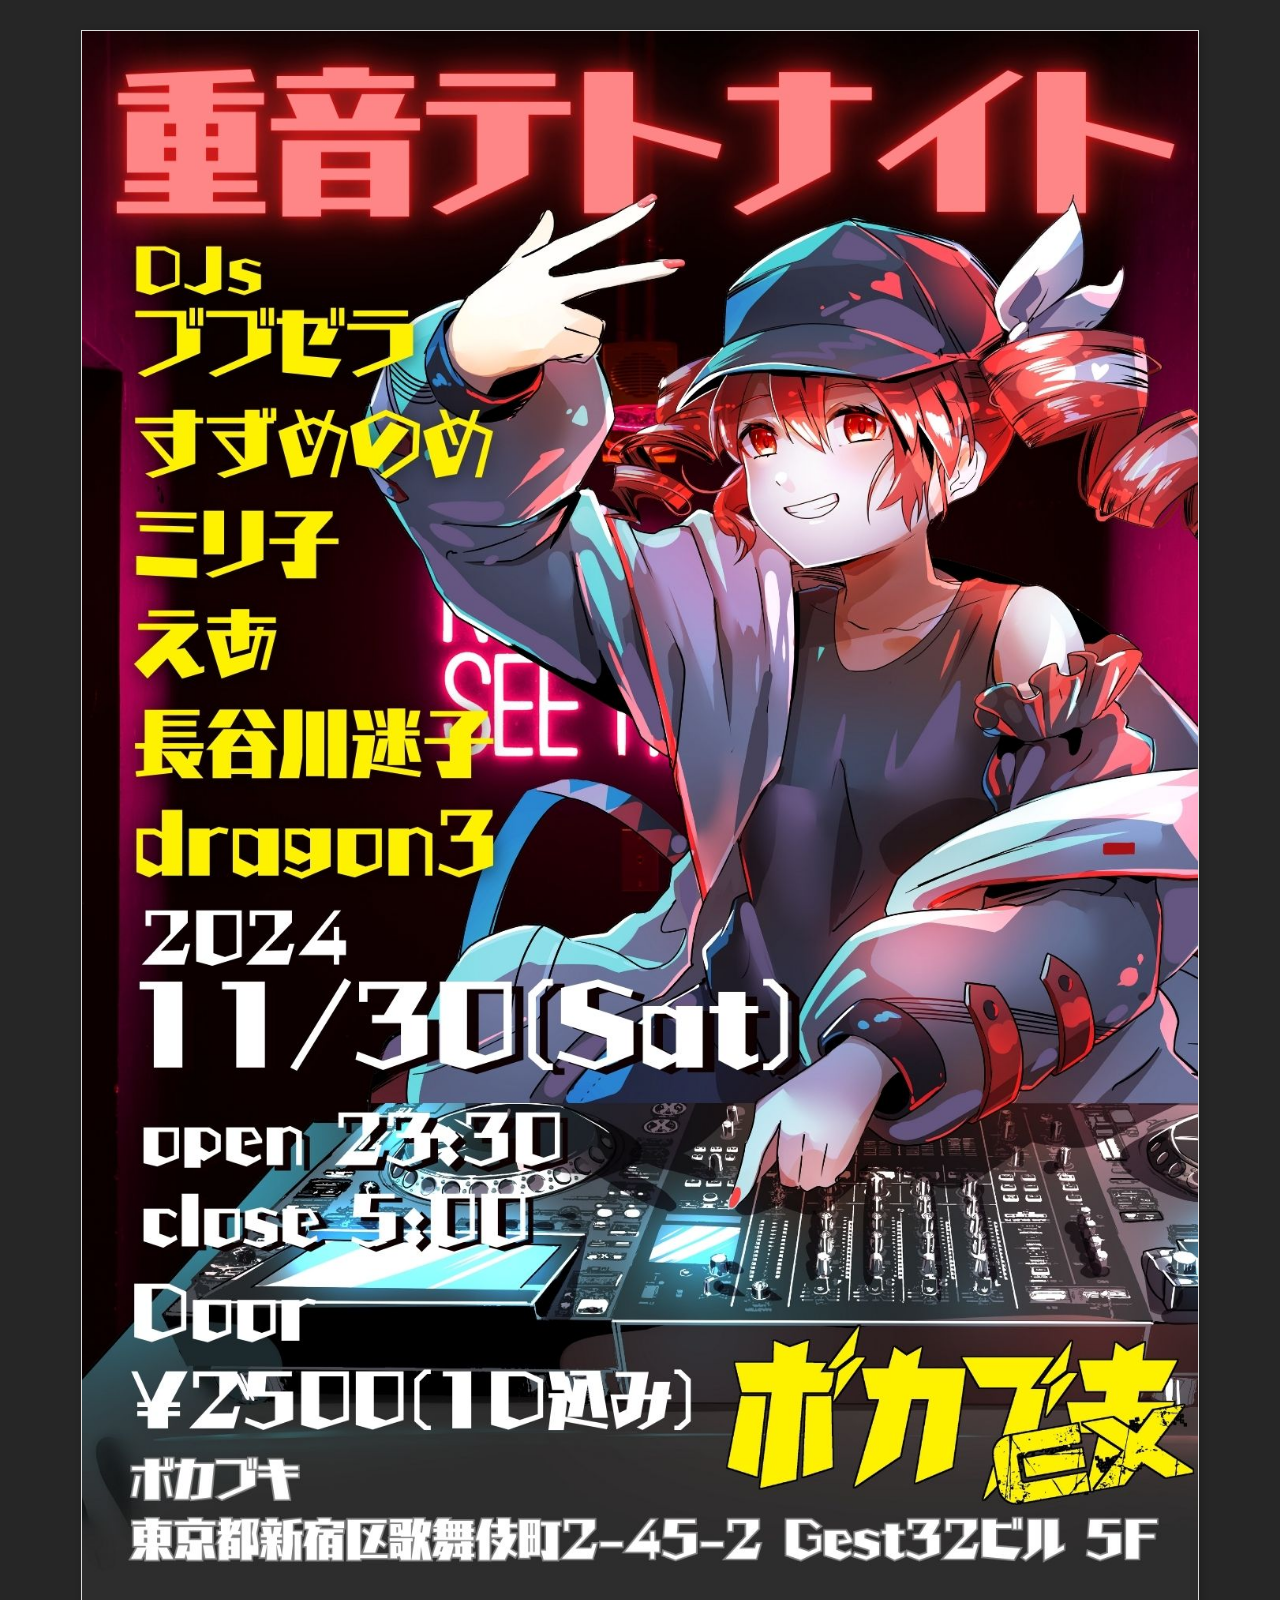
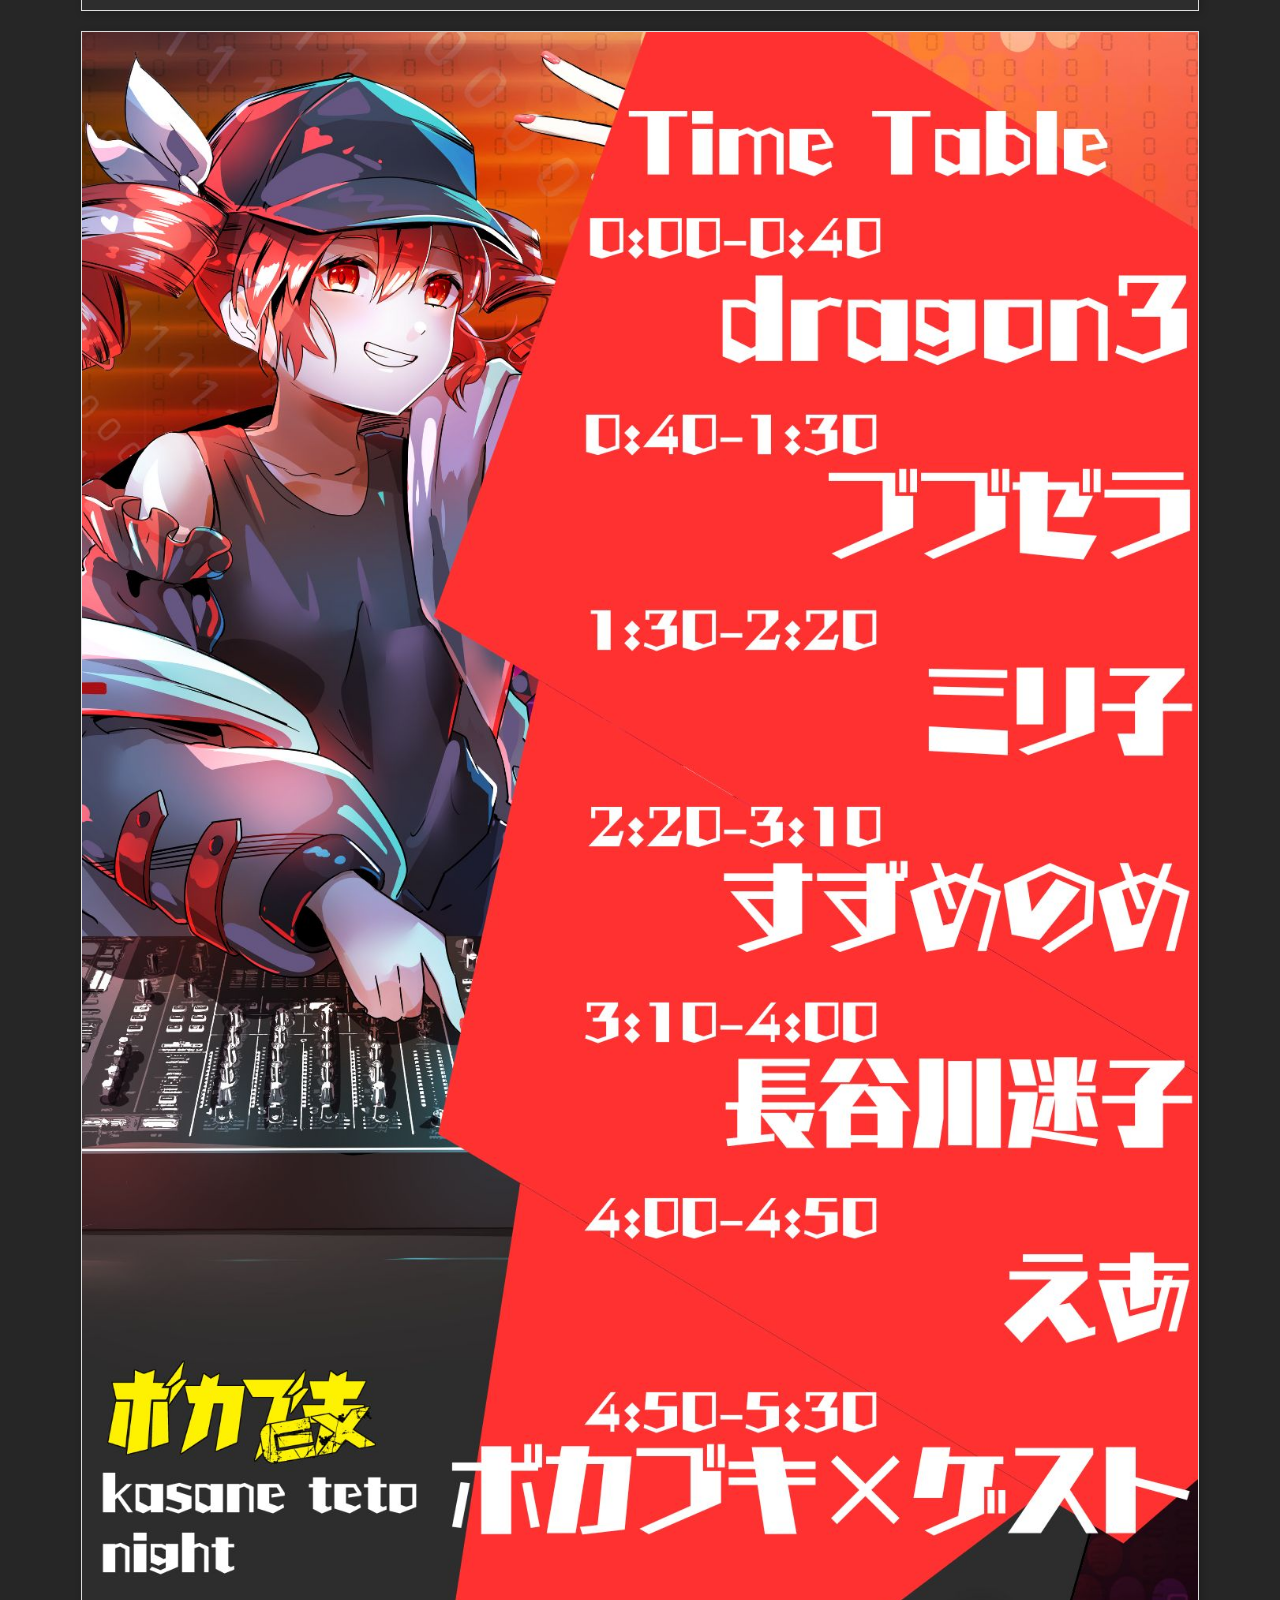
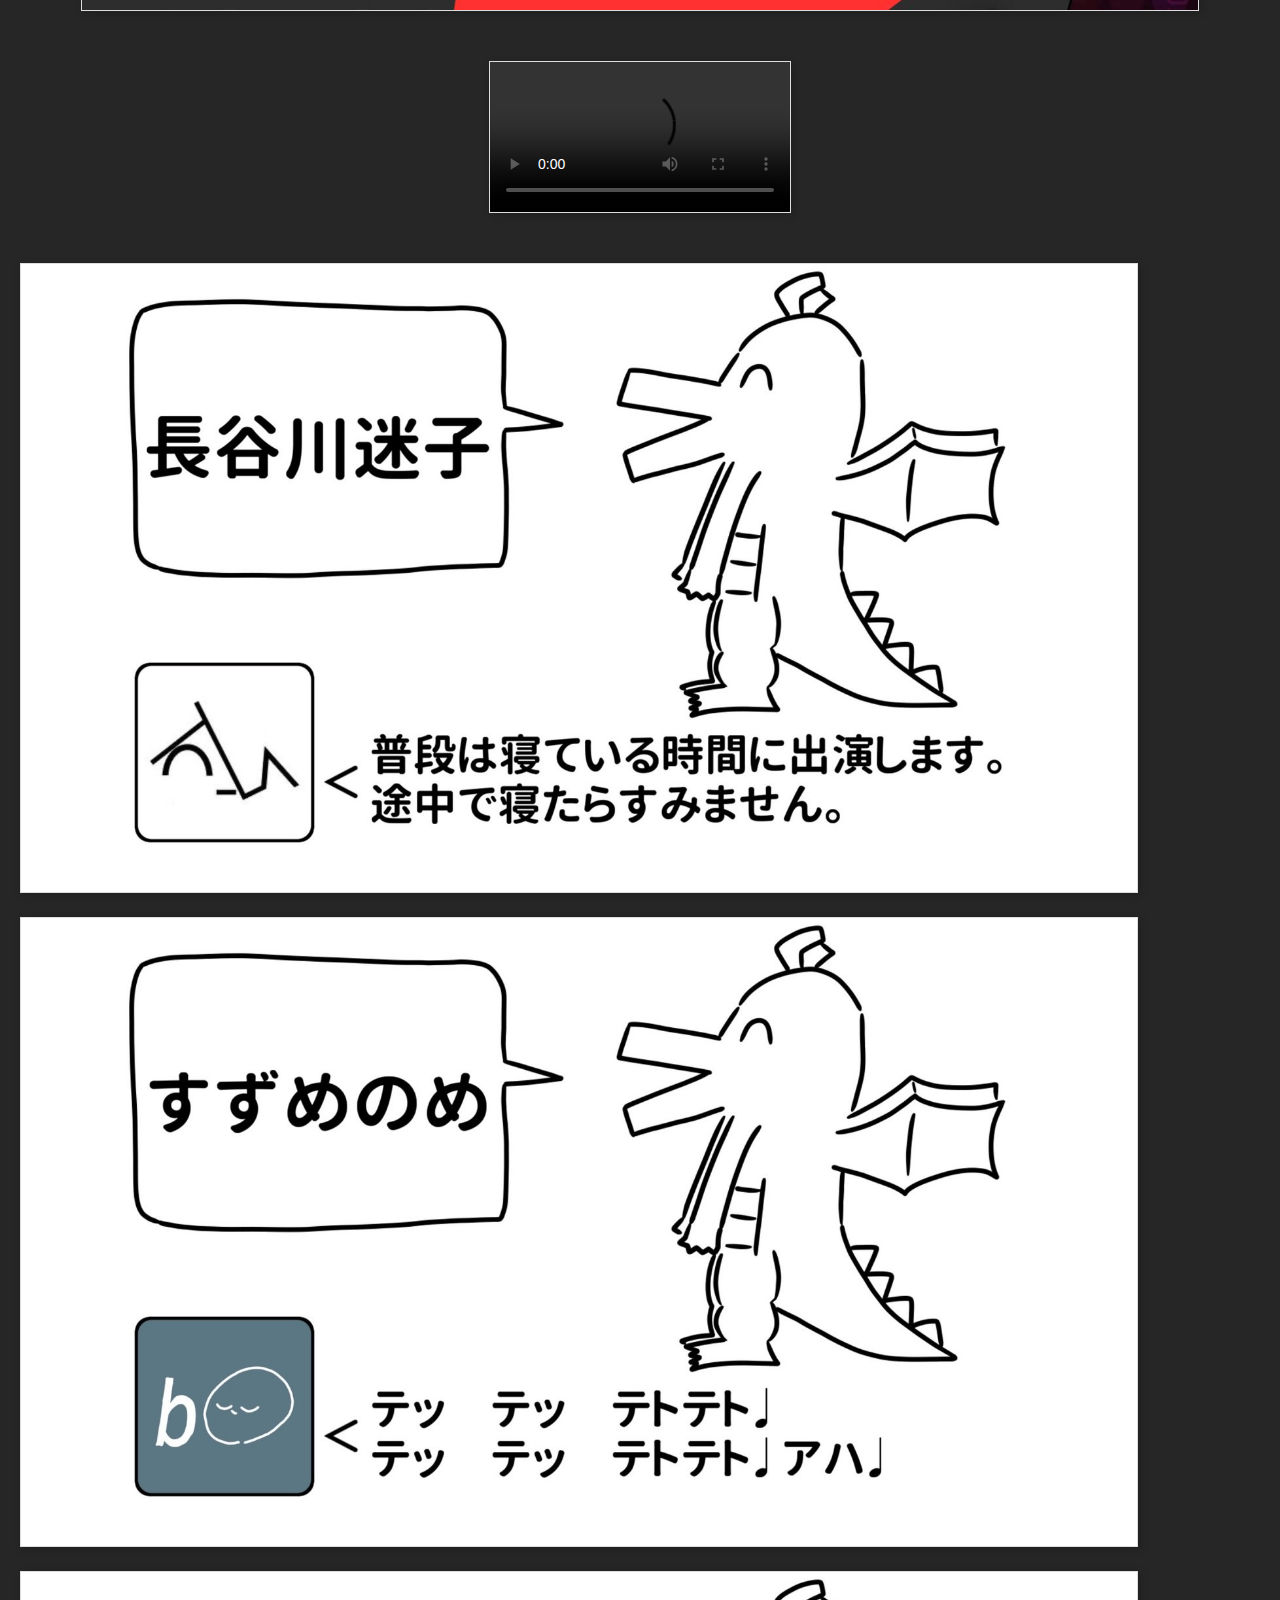
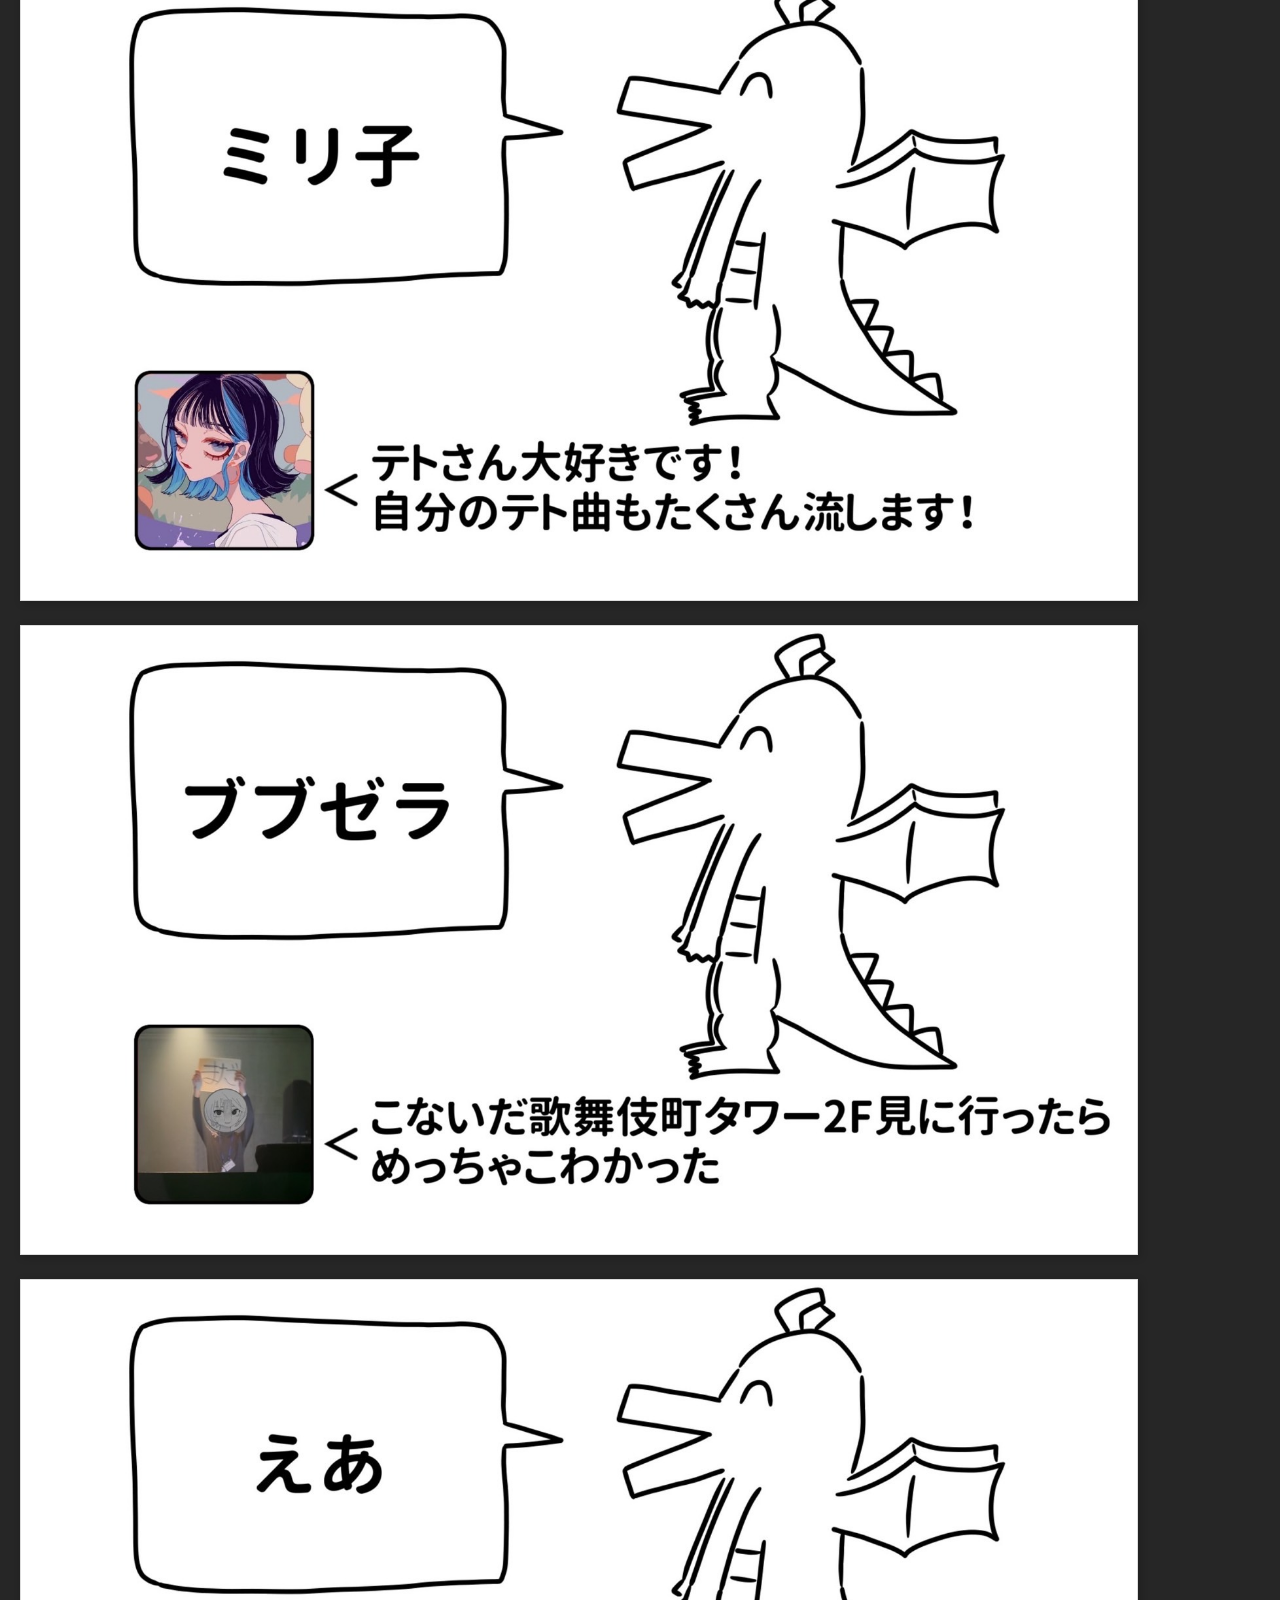
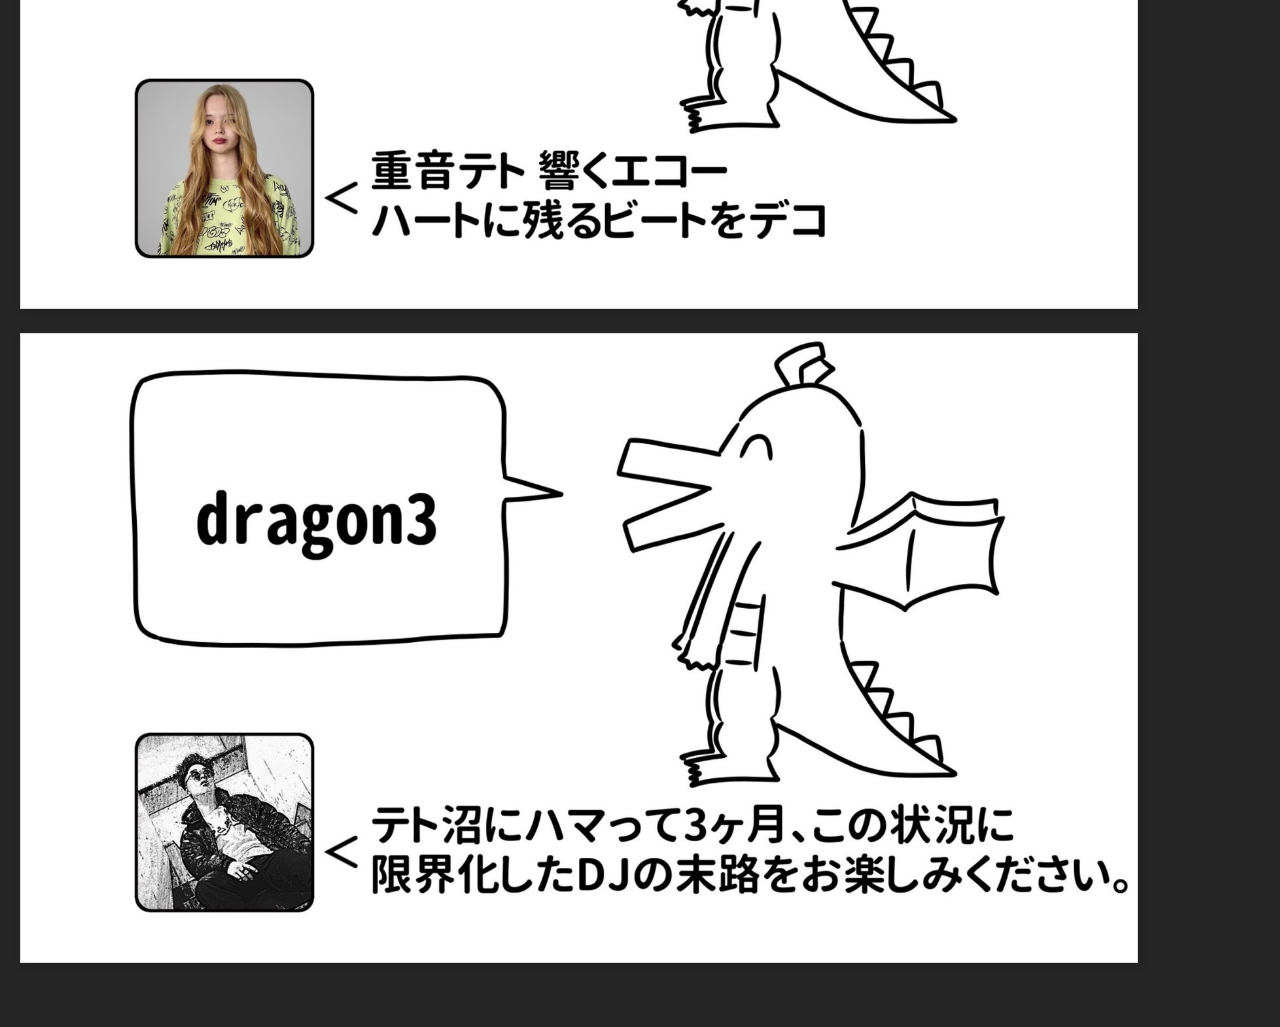
==== commit 8437bb1a: "set profile link" ====
--- a/index.html
+++ b/index.html
@@ -31,12 +31,25 @@
 
     <div class="spacer"></div>
 
-    <img src="images/gust1.jpeg" alt="gust1">
-    <img src="images/gust2.jpeg" alt="gust2">
-    <img src="images/gust3.jpeg" alt="gust3">
-    <img src="images/gust4.jpeg" alt="gust4">
-    <img src="images/gust5.jpeg" alt="gust5">
-    <img src="images/gust6.jpeg" alt="gust6">
+<!-- Gust画像ごとのリンク -->
+    <a href="https://twitter.com/hourouhekiheki" target="_blank">
+      <img src="images/gust1.jpeg" alt="gust1">
+    </a>
+    <a href="https://twitter.com/crycry_suzume" target="_blank">
+      <img src="images/gust2.jpeg" alt="gust2">
+    </a>
+    <a href="https://twitter.com/miriaru0913" target="_blank">
+      <img src="images/gust3.jpeg" alt="gust3">
+    </a>
+    <a href="https://twitter.com/yametoketteba" target="_blank">
+      <img src="images/gust4.jpeg" alt="gust4">
+    </a>
+    <a href="https://twitter.com/ea_miku" target="_blank">
+      <img src="images/gust5.jpeg" alt="gust5">
+    </a>
+    <a href="https://twitter.com/drag_on_3" target="_blank">
+      <img src="images/gust6.jpeg" alt="gust6">
+    </a>
 
     <div class="spacer"></div>
 
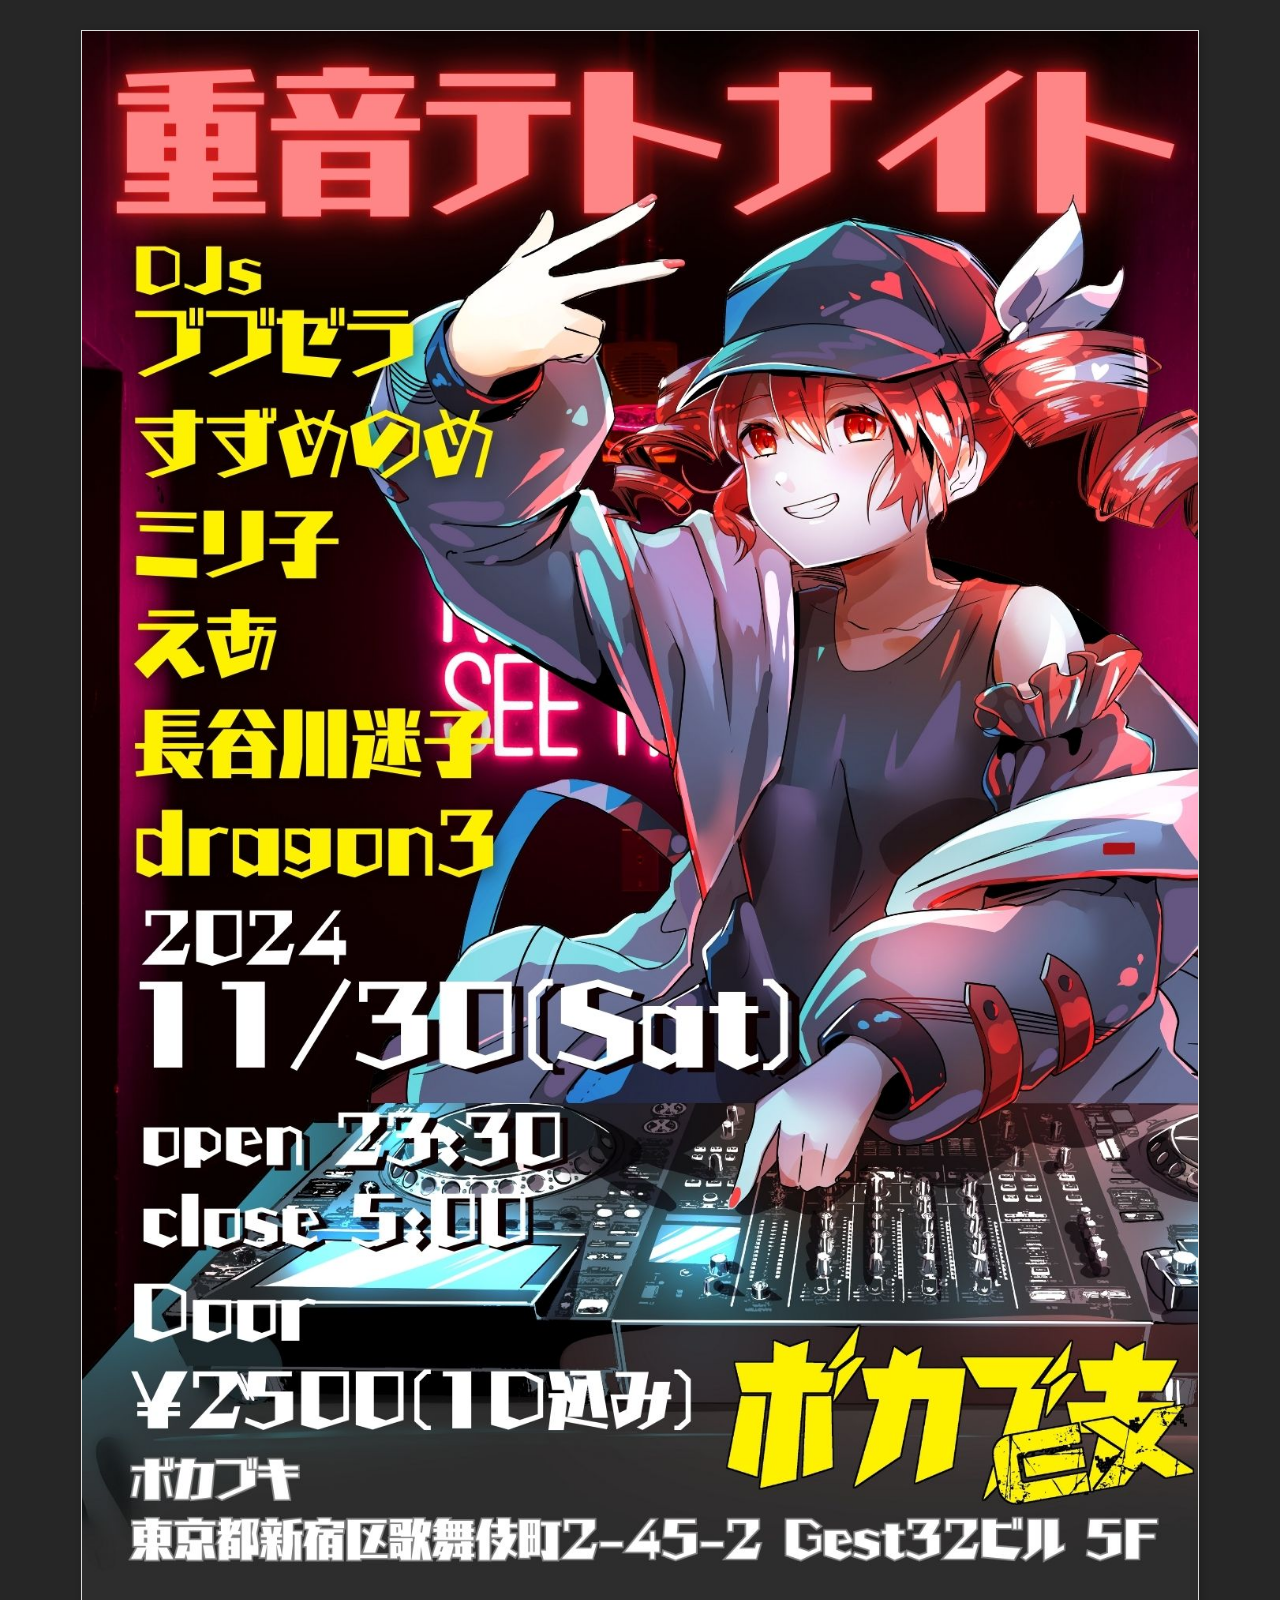
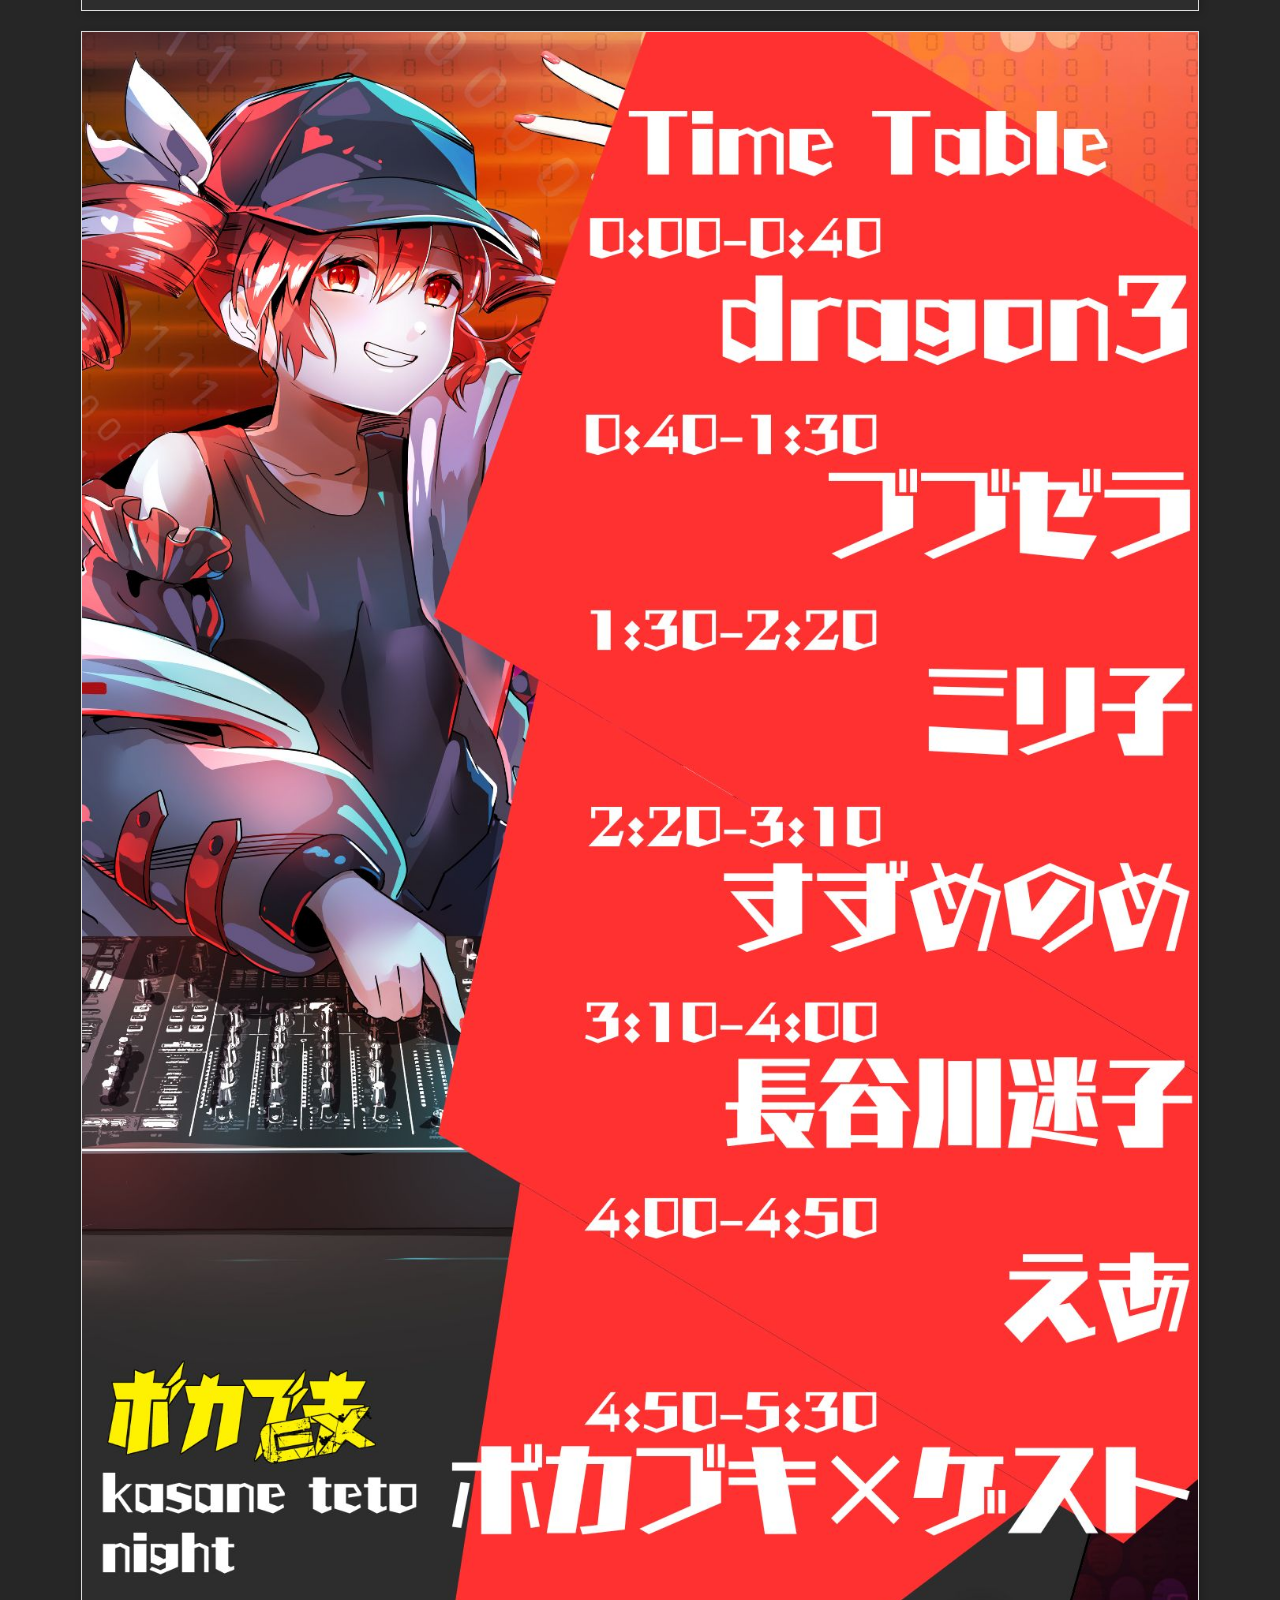
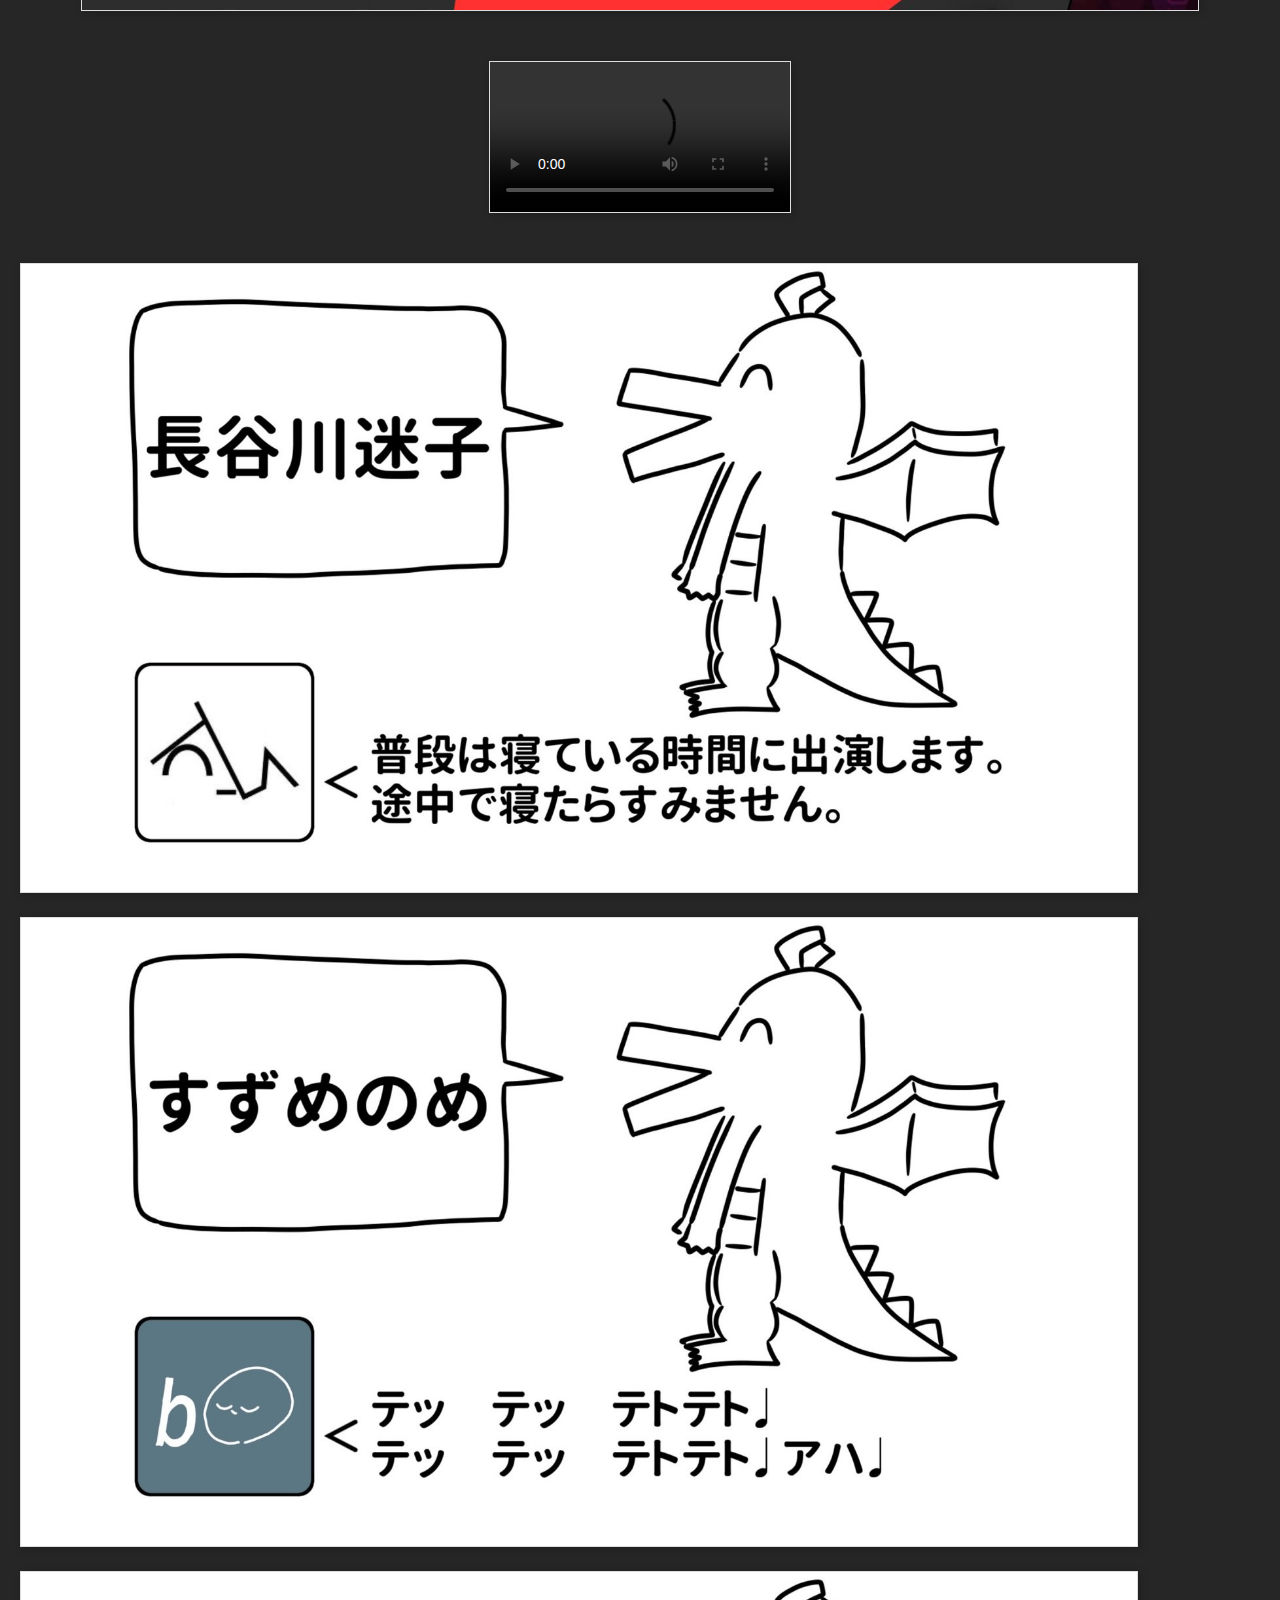
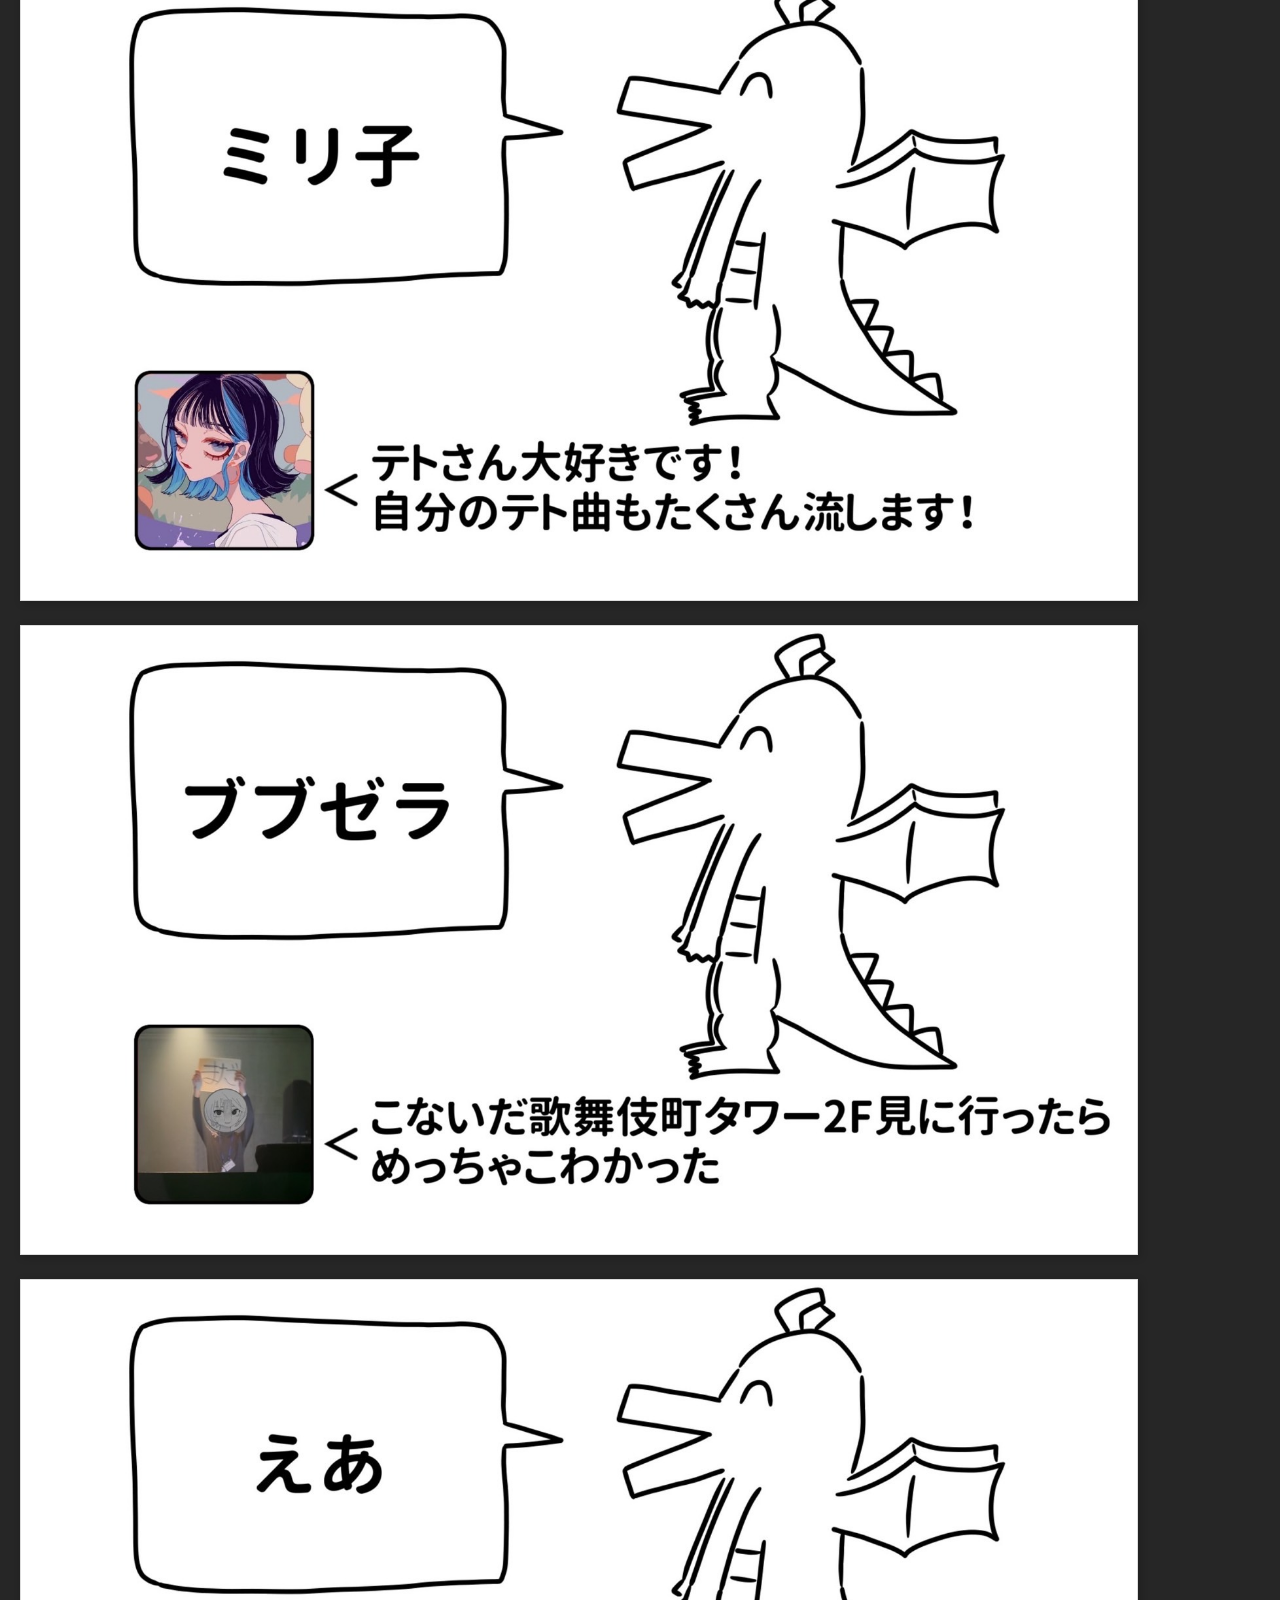
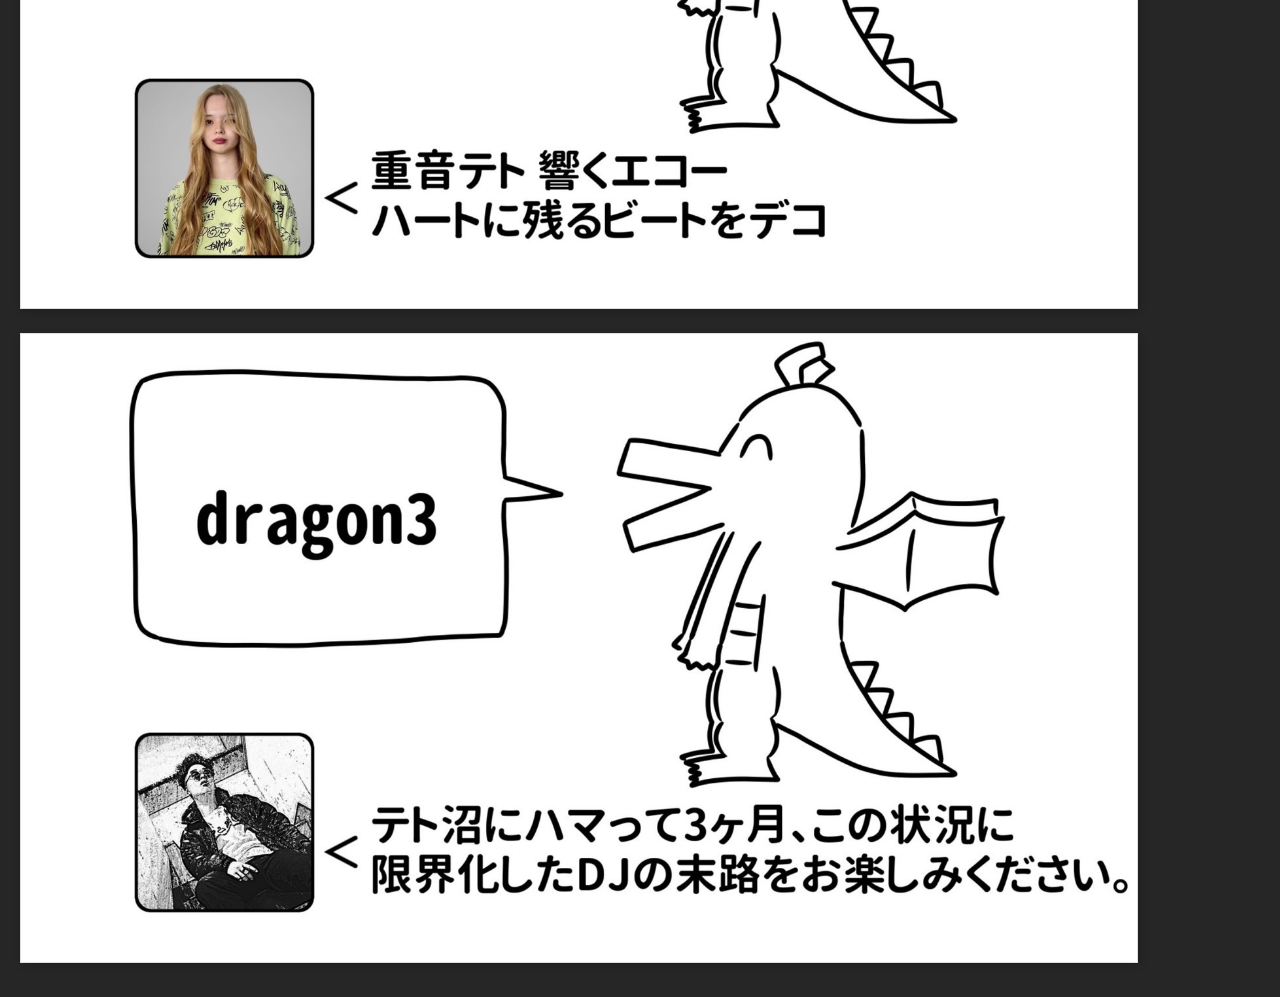
==== commit 310eb578: "fix centerline" ====
--- a/index.html
+++ b/index.html
@@ -31,7 +31,7 @@
 
     <div class="spacer"></div>
 
-<!-- Gust画像ごとのリンク -->
+    <!-- Gust画像ごとのリンク -->
     <a href="https://twitter.com/hourouhekiheki" target="_blank">
       <img src="images/gust1.jpeg" alt="gust1">
     </a>
@@ -50,10 +50,6 @@
     <a href="https://twitter.com/drag_on_3" target="_blank">
       <img src="images/gust6.jpeg" alt="gust6">
     </a>
-
-    <div class="spacer"></div>
-
-
-  </div>
+   </div>
 </body>
 </html>
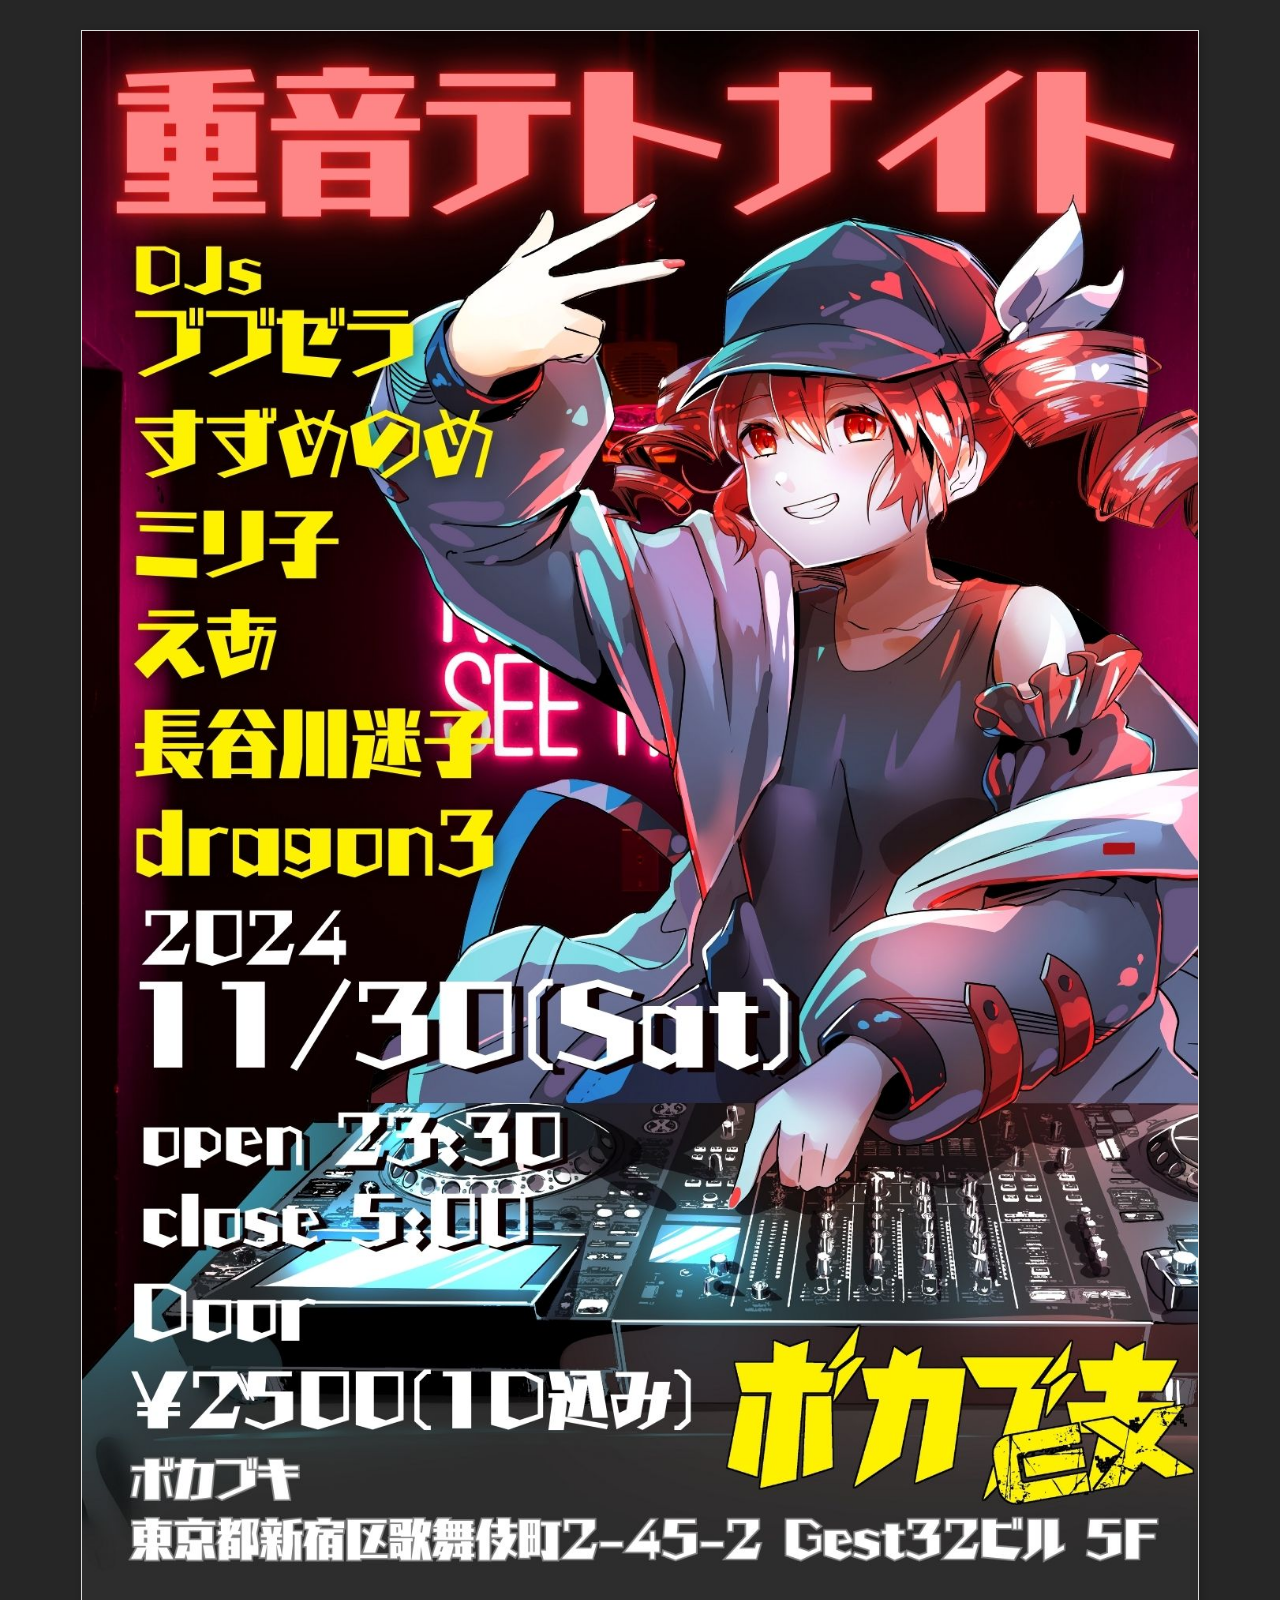
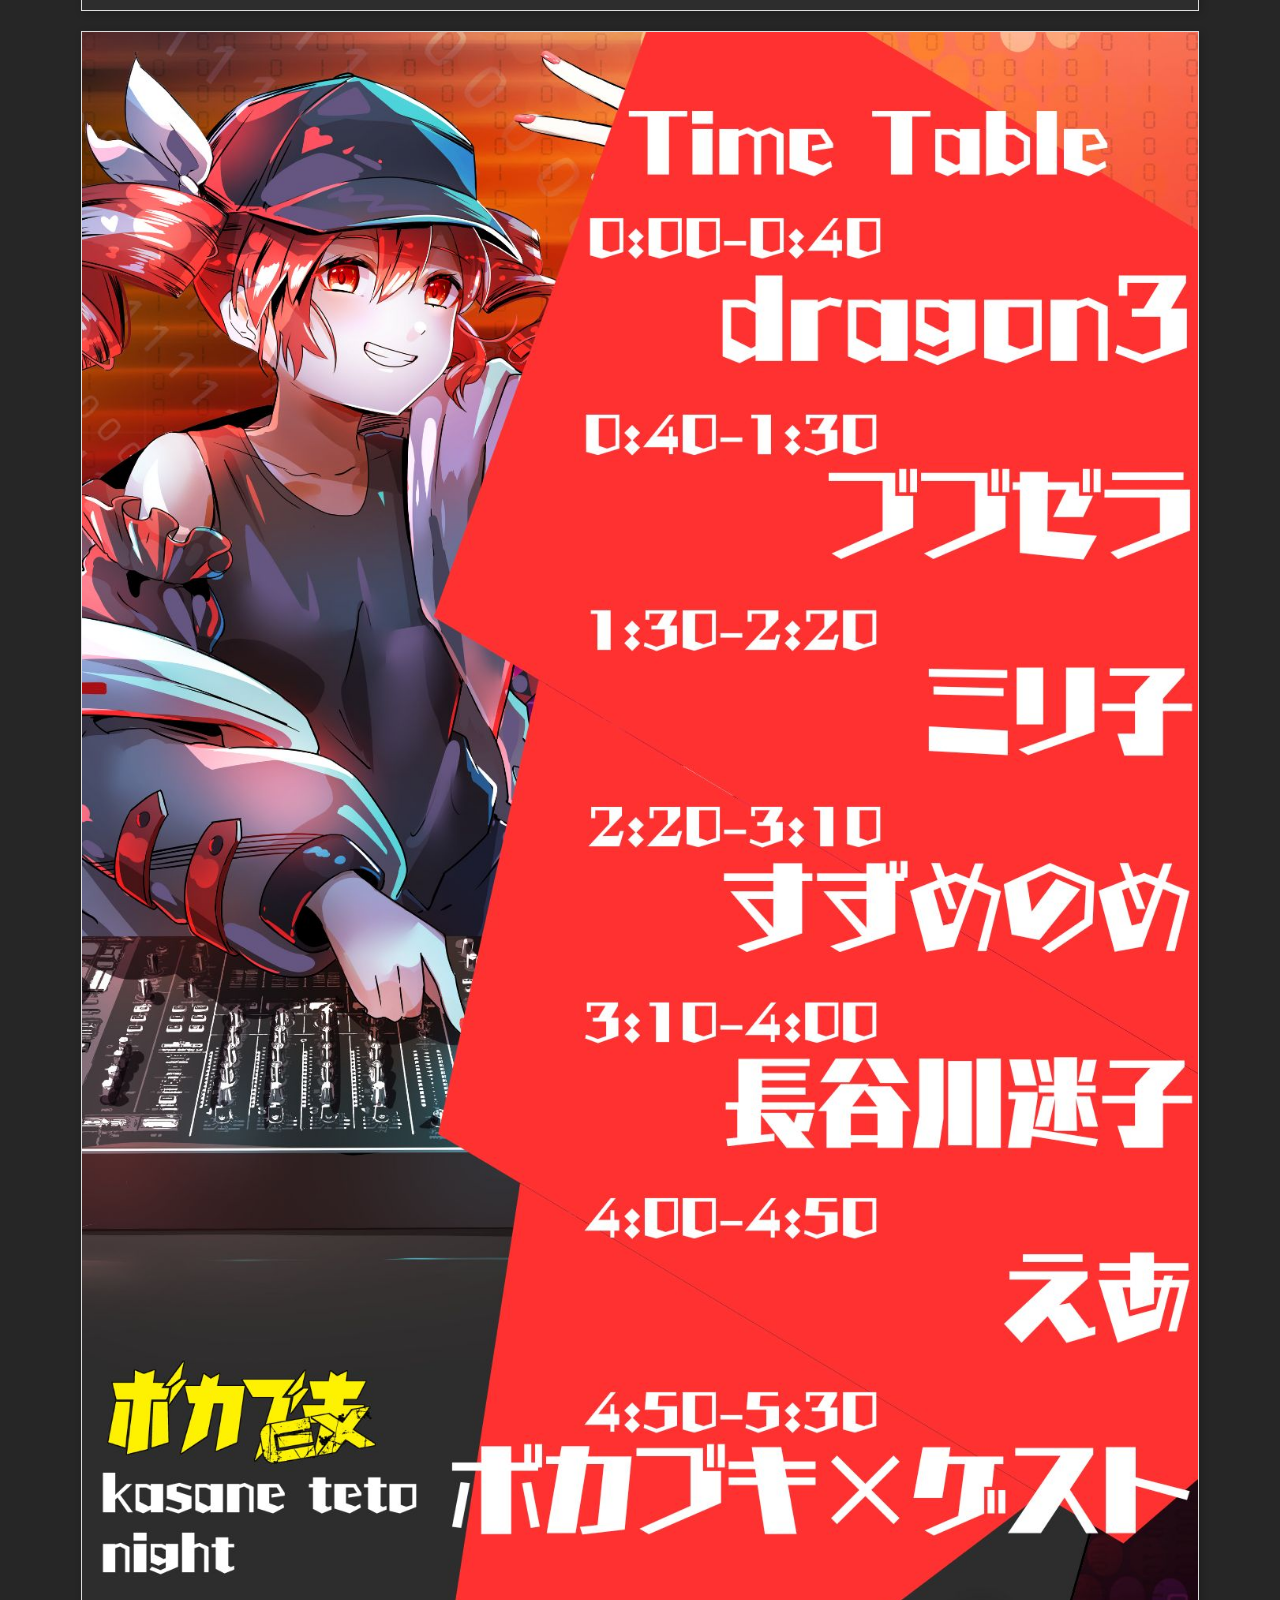
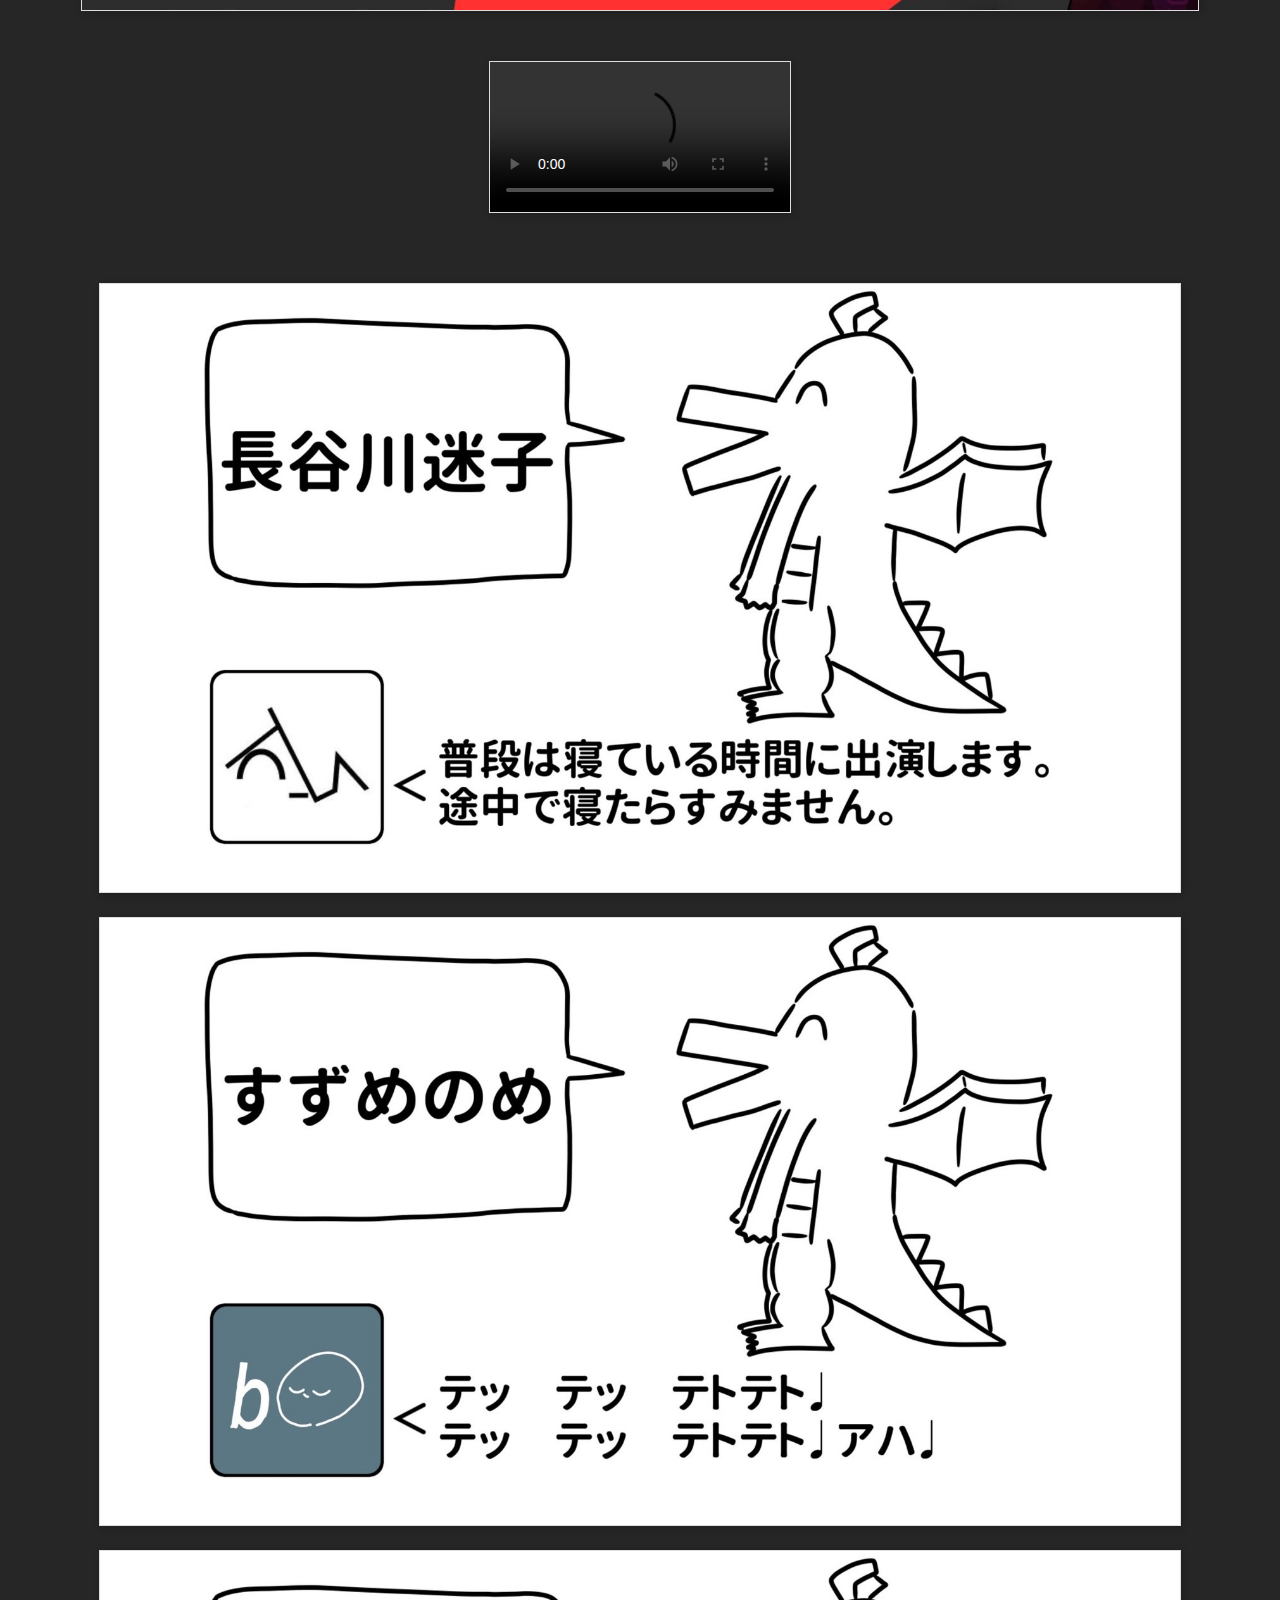
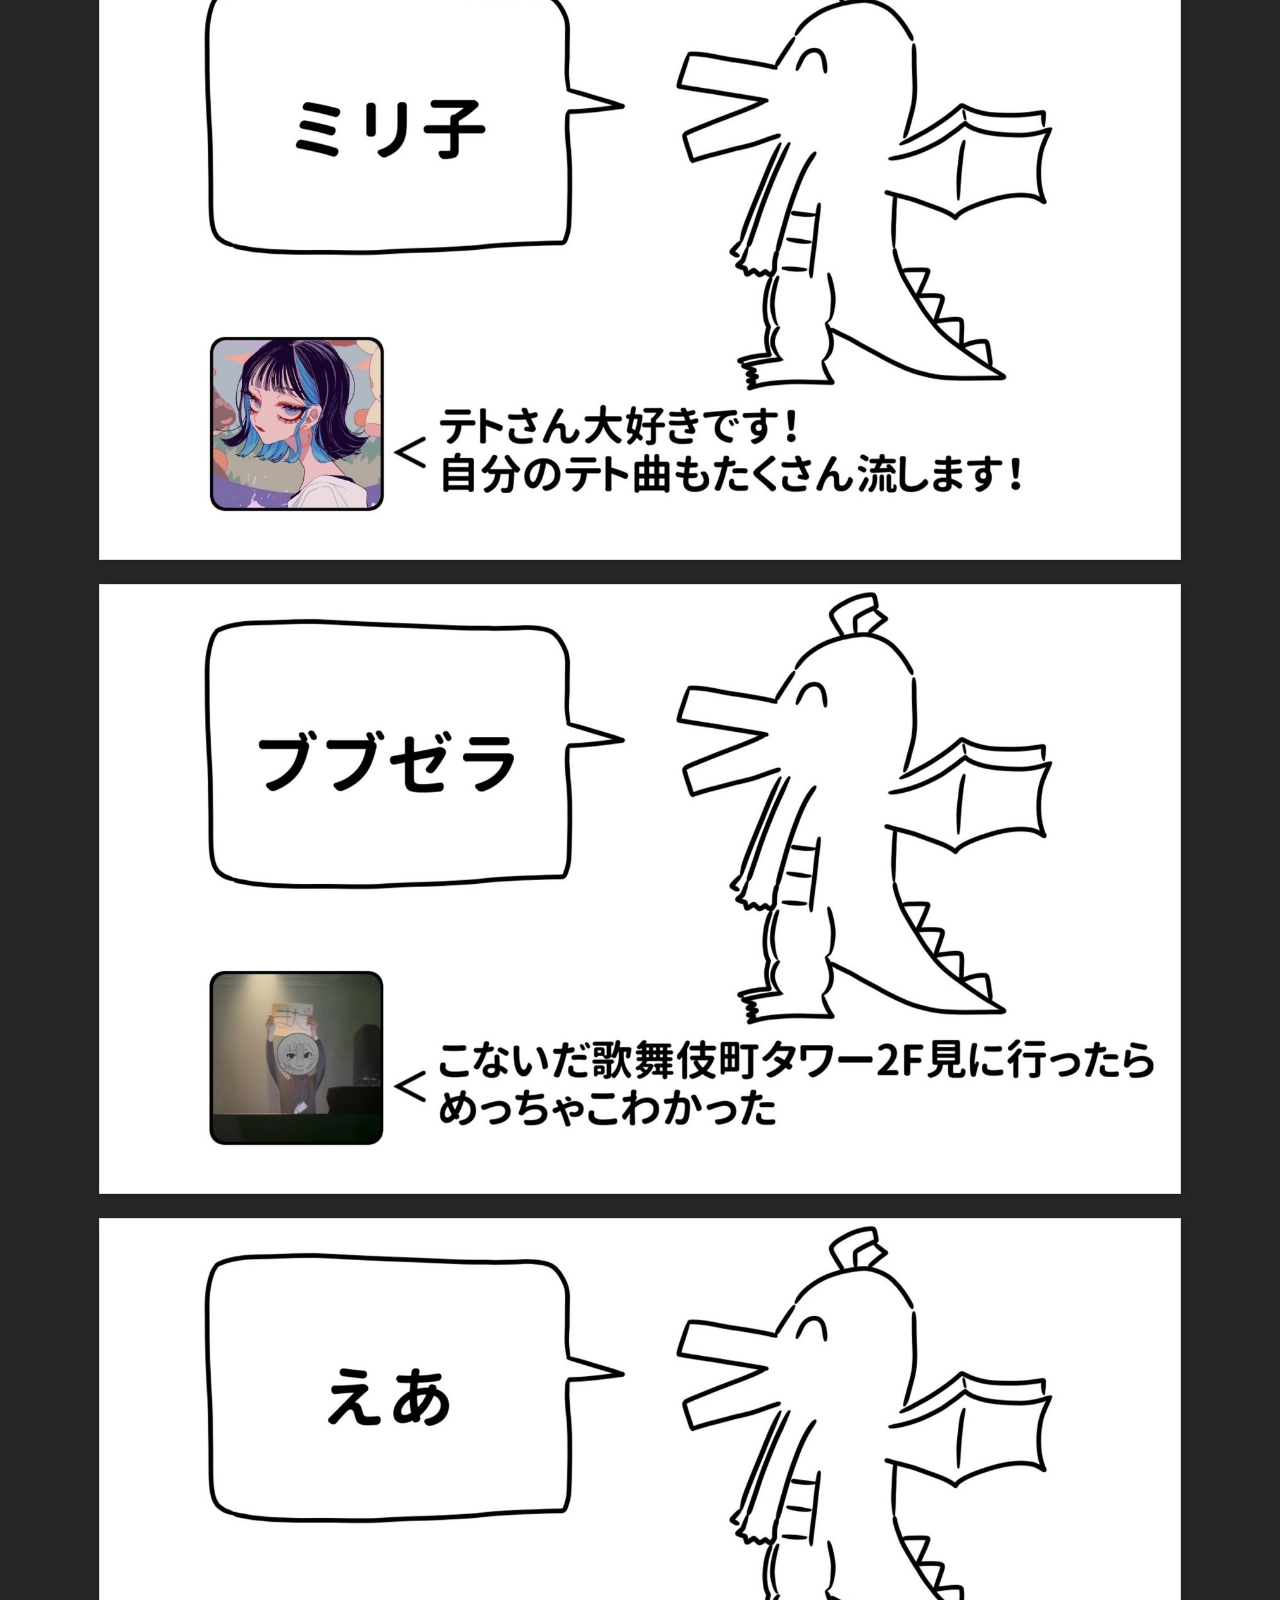
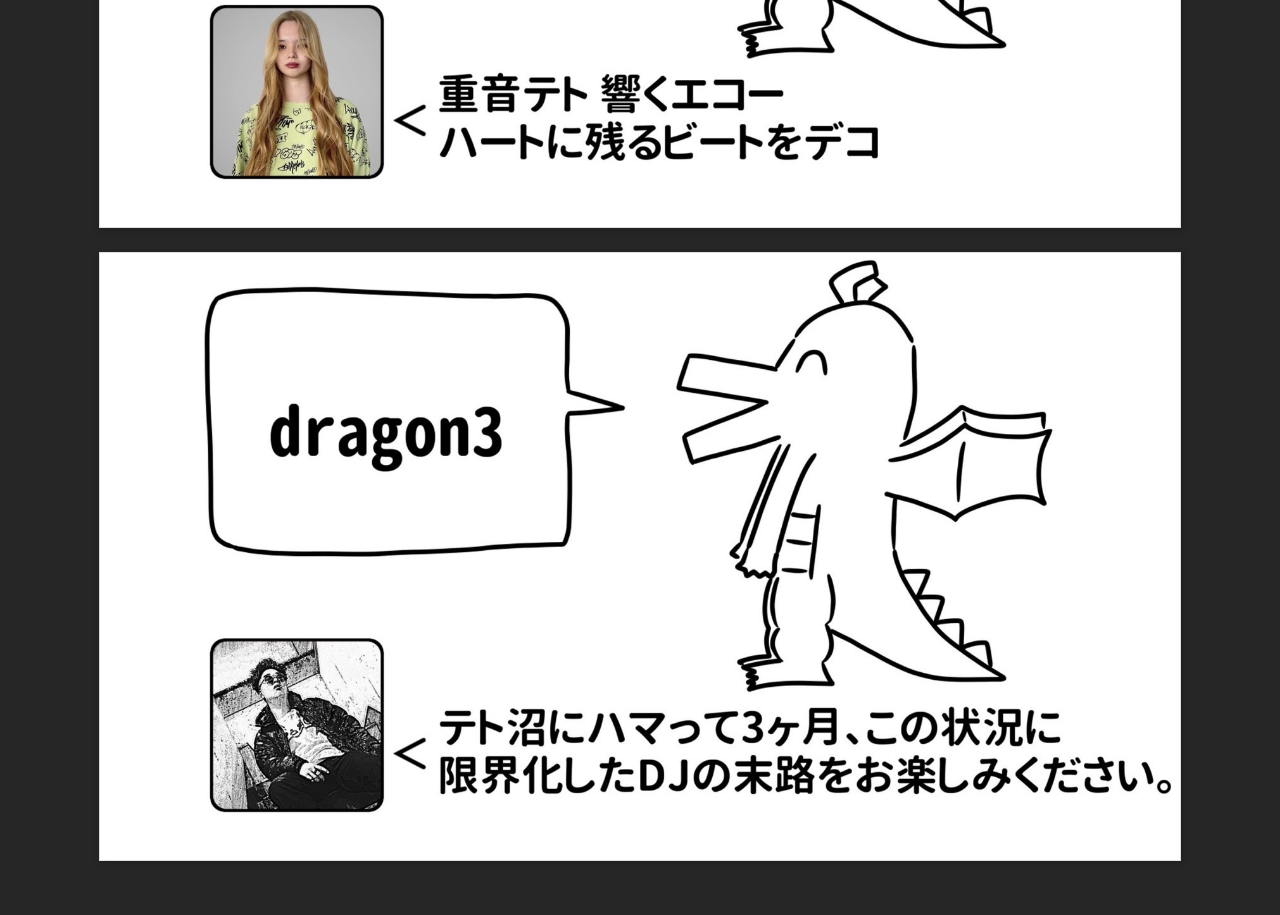
==== commit 3093b4c2: "change centerline" ====
--- a/index.html
+++ b/index.html
@@ -32,6 +32,7 @@
     <div class="spacer"></div>
 
     <!-- Gust画像ごとのリンク -->
+    <div class="gallery">
     <a href="https://twitter.com/hourouhekiheki" target="_blank">
       <img src="images/gust1.jpeg" alt="gust1">
     </a>
@@ -50,6 +51,7 @@
     <a href="https://twitter.com/drag_on_3" target="_blank">
       <img src="images/gust6.jpeg" alt="gust6">
     </a>
+    </div>
    </div>
 </body>
 </html>
--- a/style.css
+++ b/style.css
@@ -23,3 +23,22 @@
 .spacer {
   height: 30px;
 }
+
+.gallery {
+  display: flex;
+  flex-direction: column;
+  align-items: center; /* 中央揃え */
+}
+
+.gallery a {
+  display: block; /* ブロック要素化 */
+  text-align: center;
+}
+
+.gallery img {
+  max-width: 90%;
+  height: auto;
+  margin: 10px 0;
+  border: 1px solid #ddd;
+  box-shadow: 2px 2px 8px rgba(0, 0, 0, 0.2);
+}
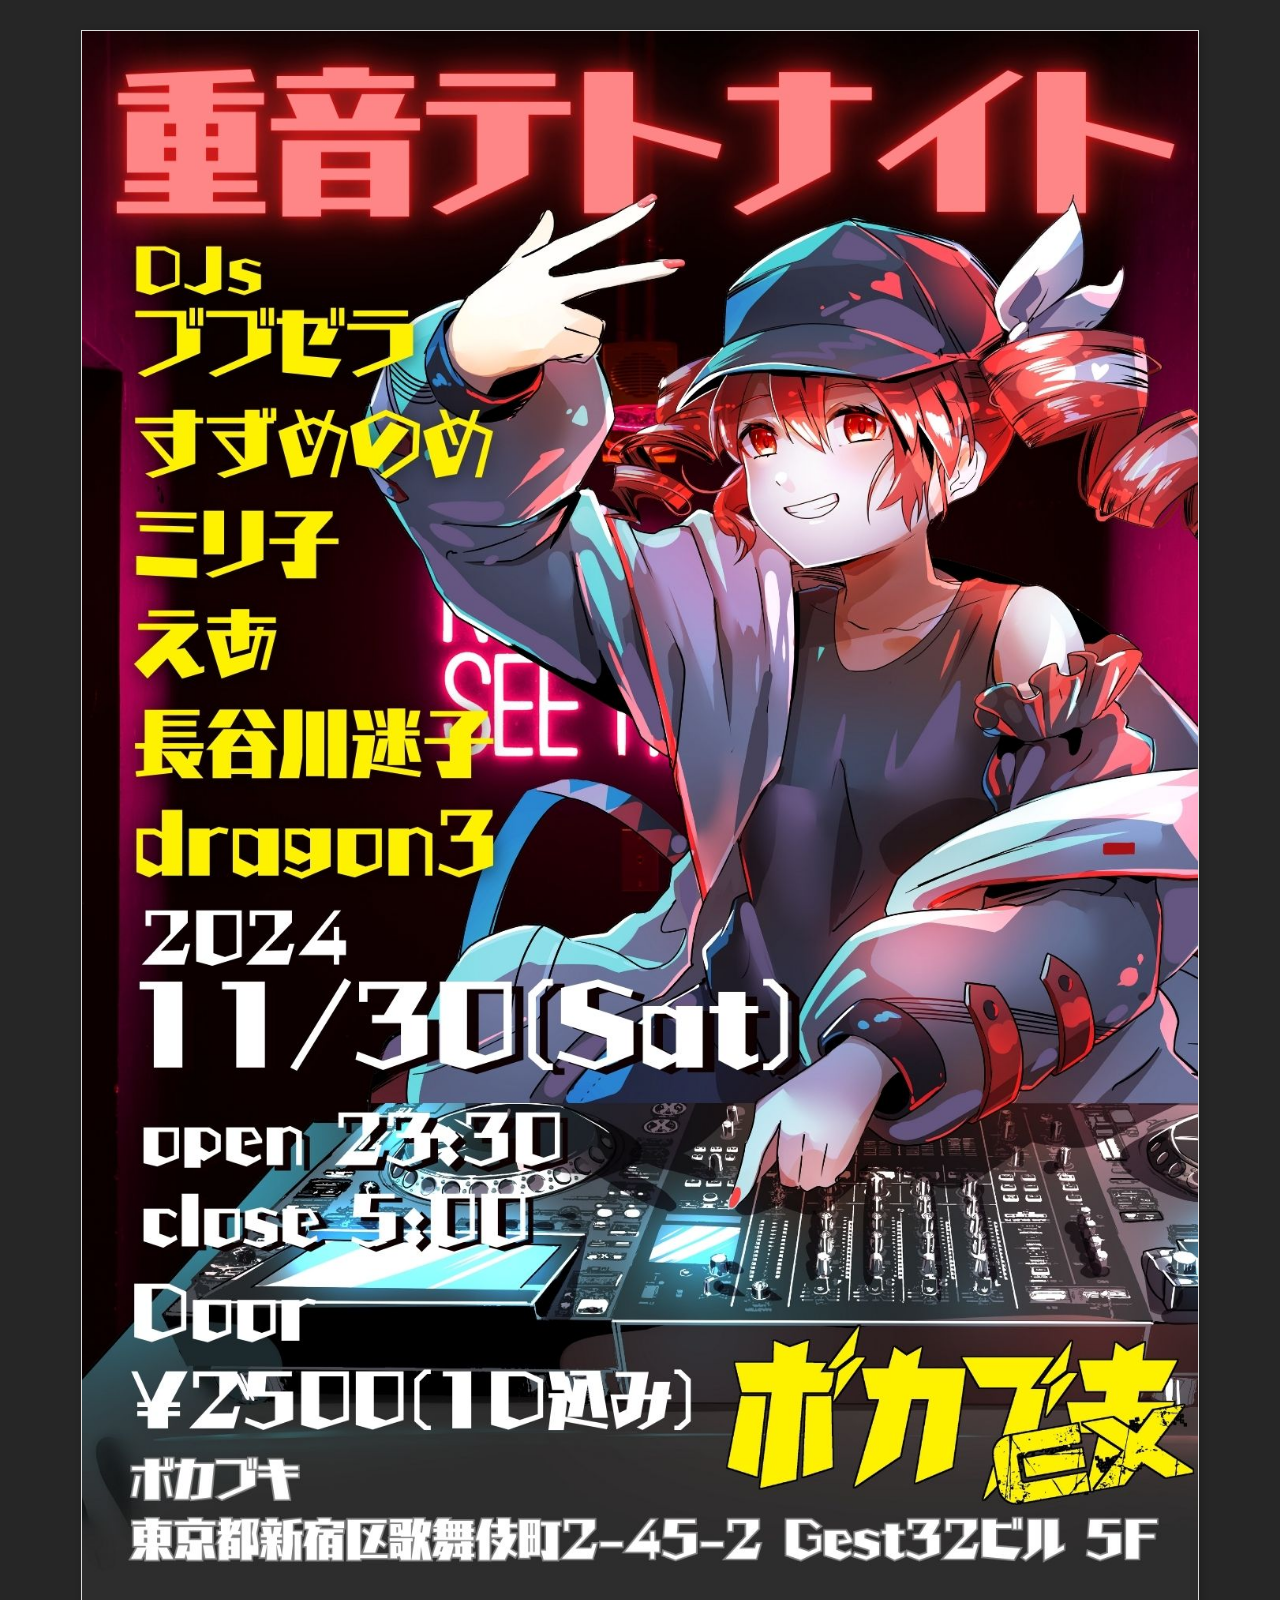
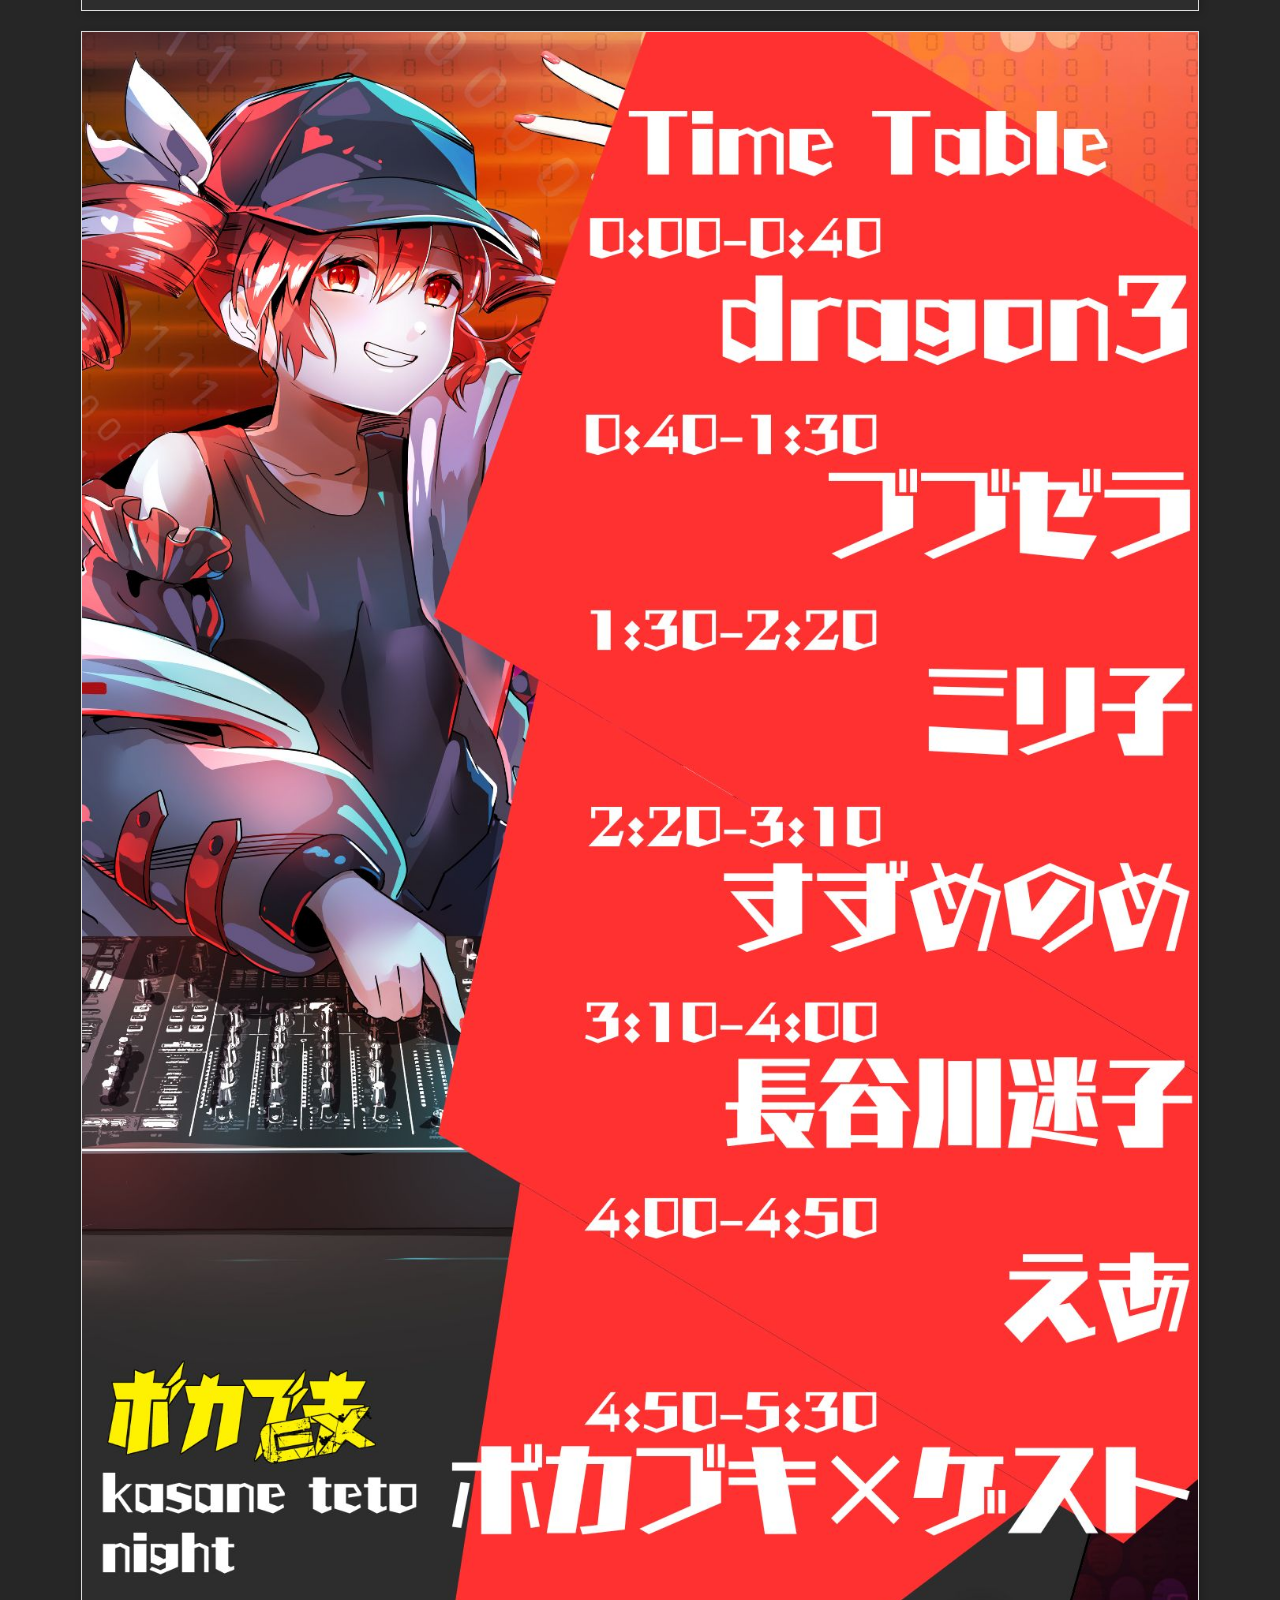
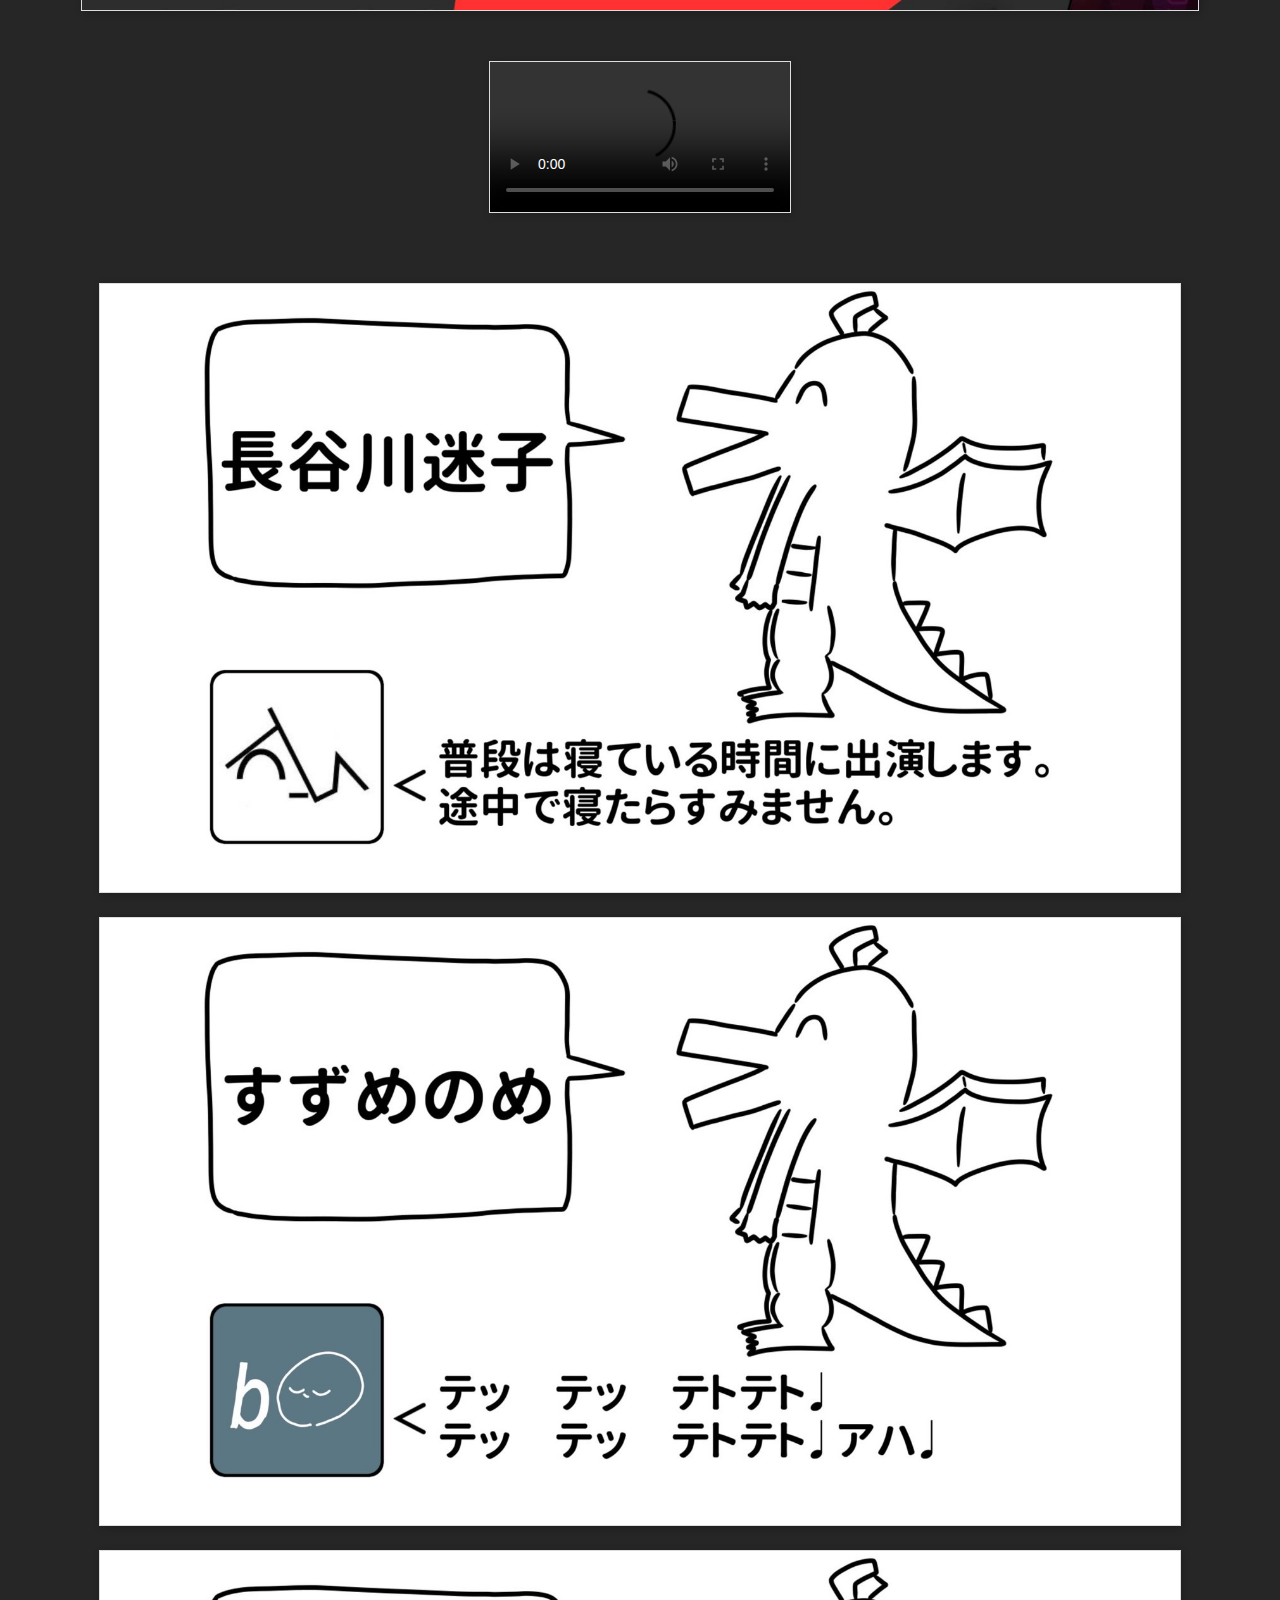
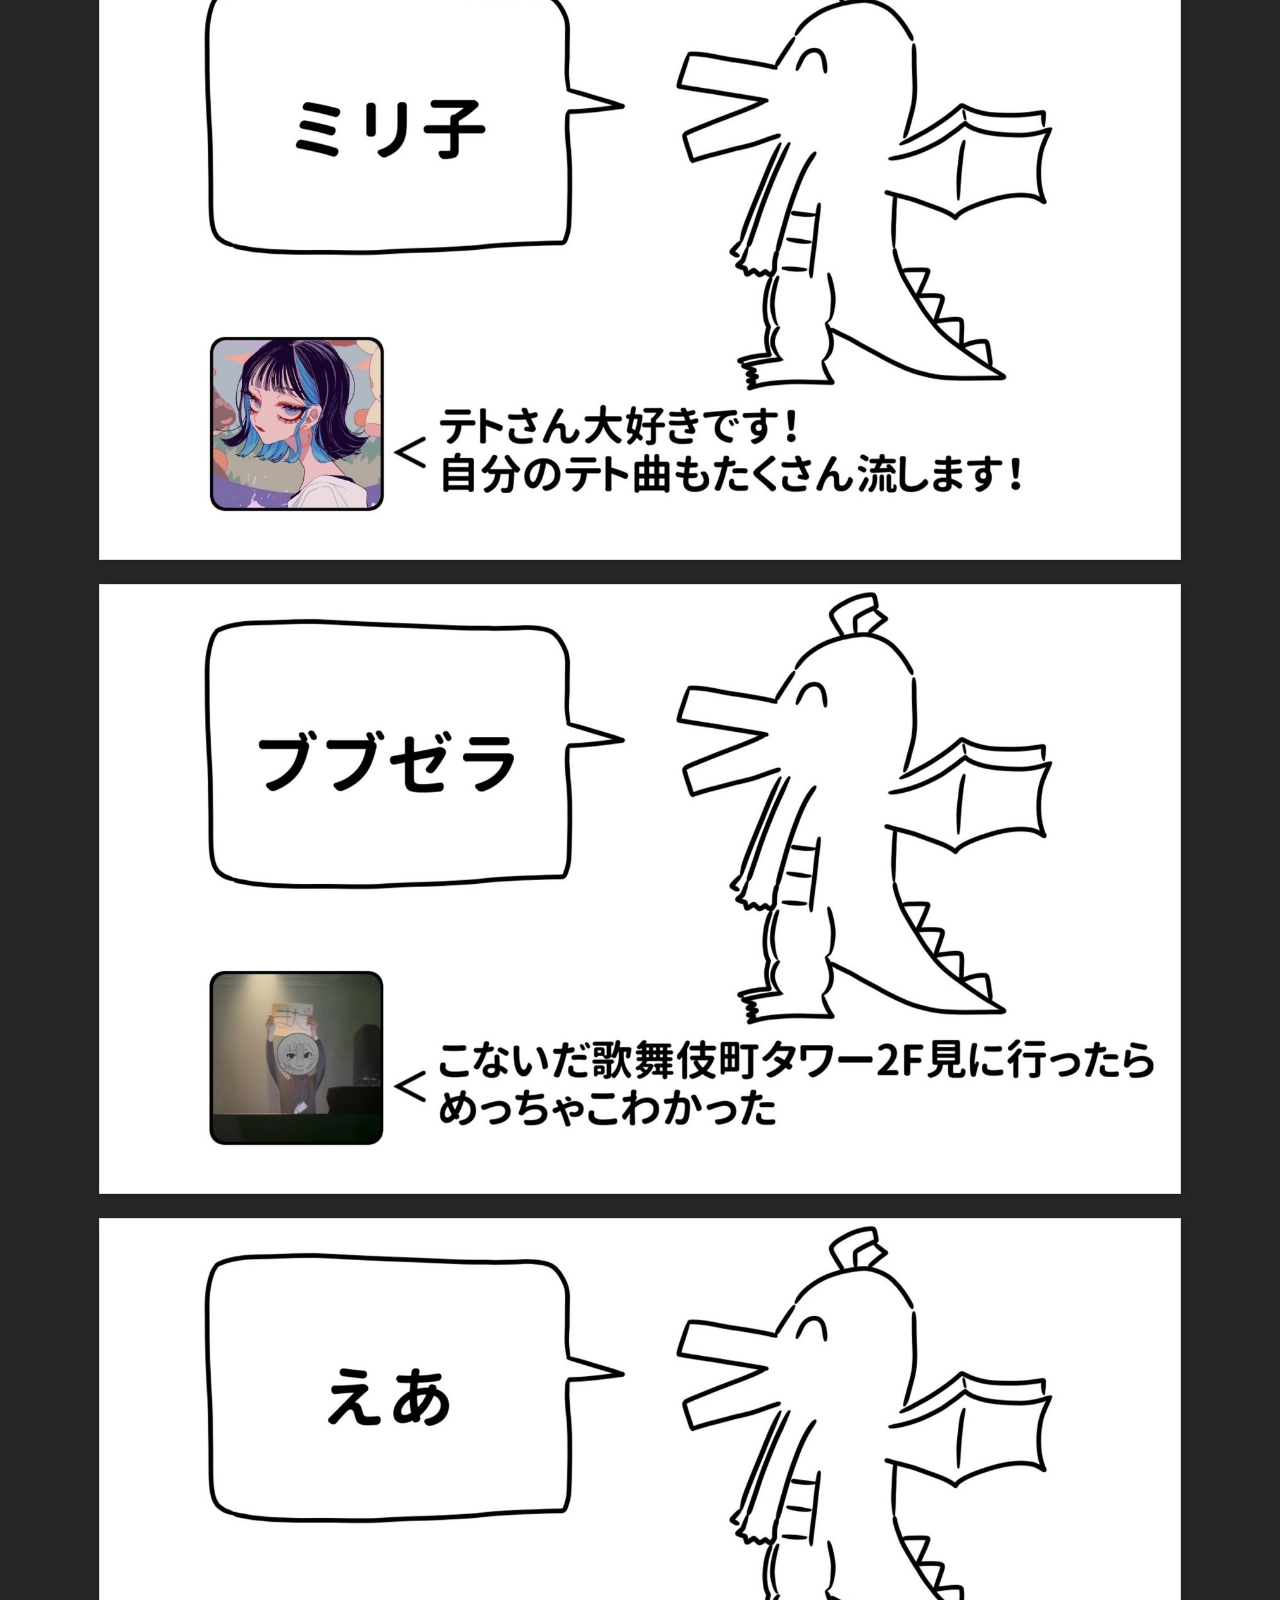
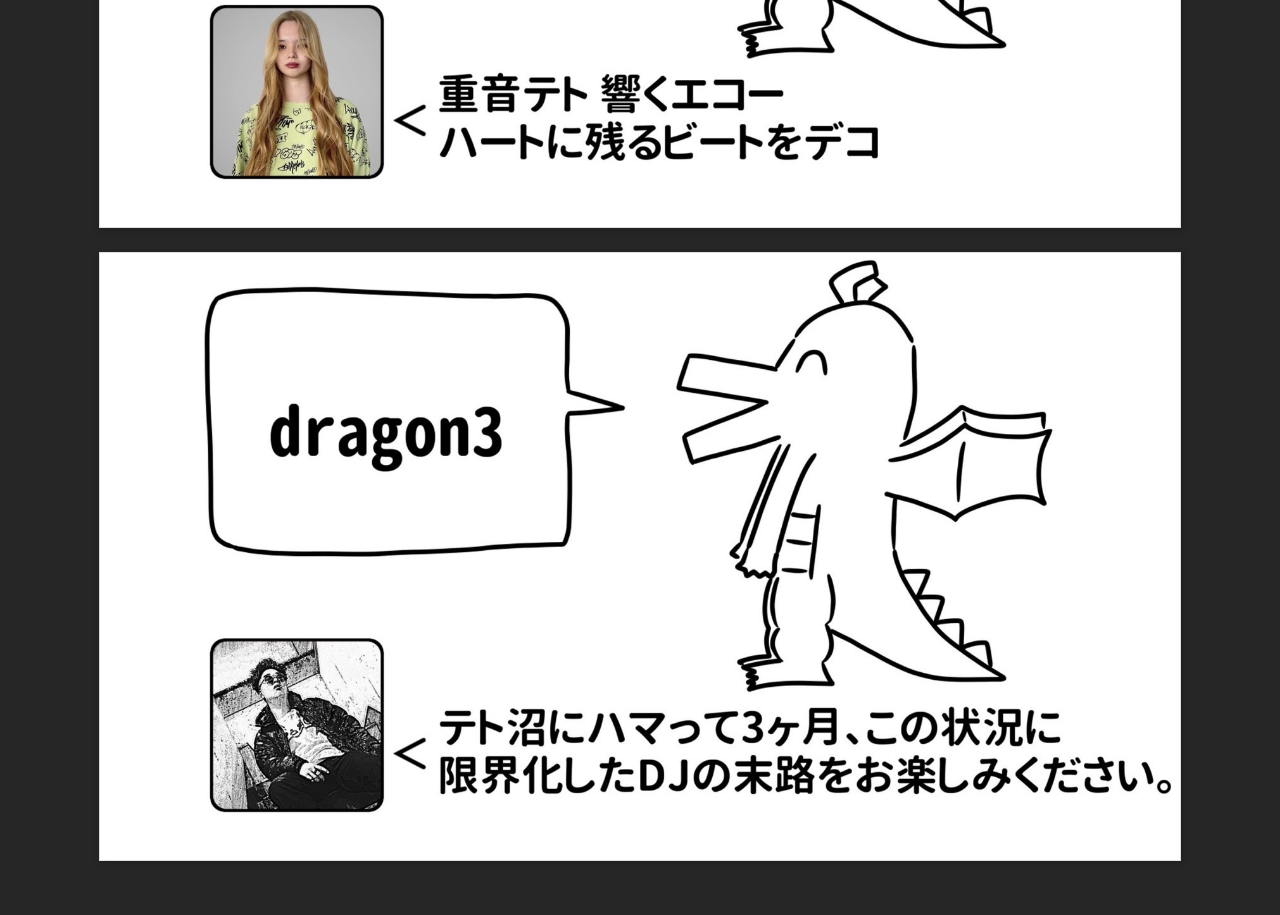
==== commit 23a012f1: "change movie link" ====
--- a/index.html
+++ b/index.html
@@ -25,7 +25,7 @@
     
     <!-- 動画プレイヤーを追加 -->
     <video controls>
-      <source src="https://drive.google.com/uc?export=download&id=1unhNlGFKu0yC2UvZ5VY11uAQ1qJESBDD" type="video/mp4">
+      <source src="https://drive.google.com/uc?export=download&id=1TtbHHzqNC2kYcDAZc0IPfo47oDoqFltm" type="video/mp4">
       お使いのブラウザは動画タグに対応していません。
     </video>
 
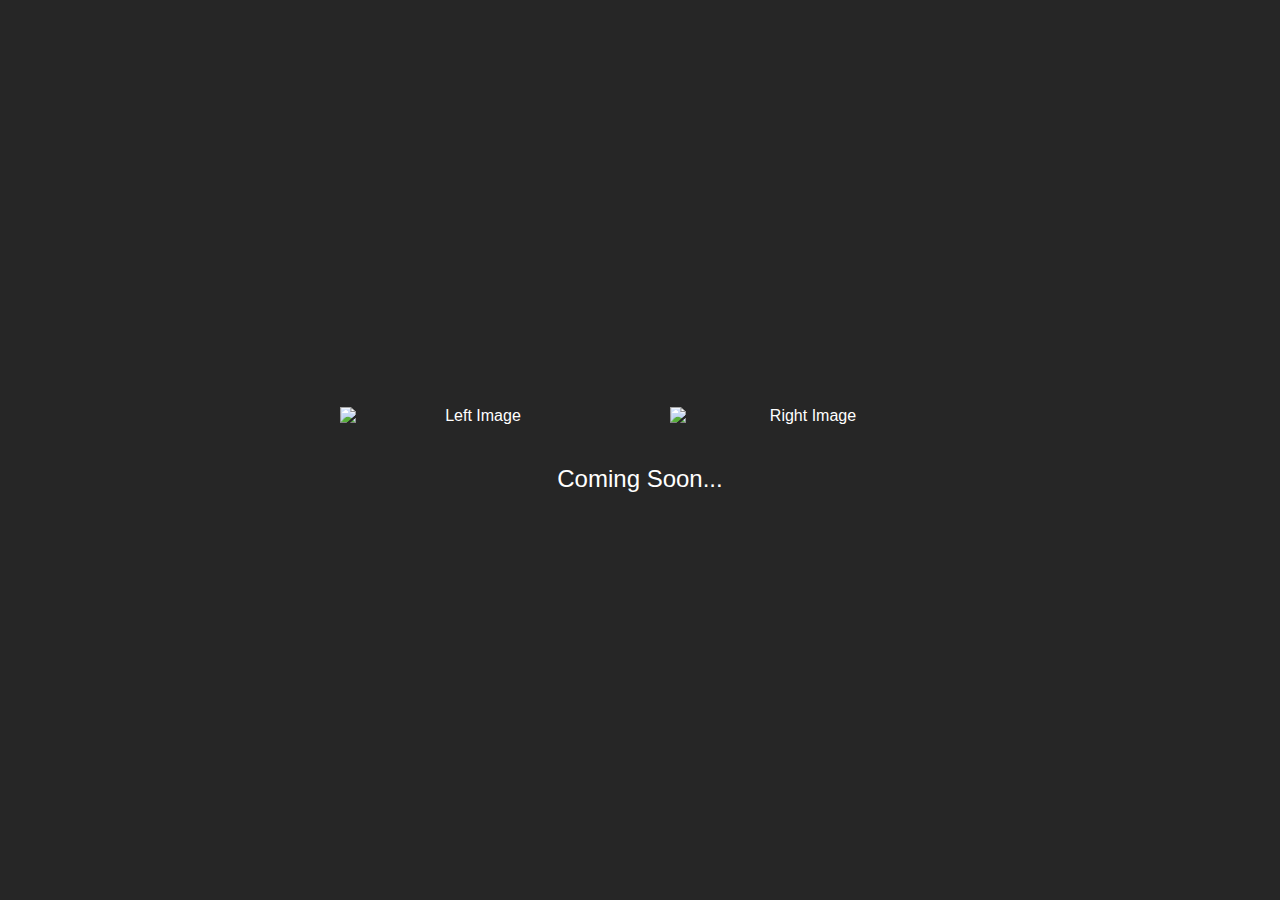
==== commit f7b5a277: "change athor" ====
--- a/index.html
+++ b/index.html
@@ -1,57 +1,69 @@
 <!DOCTYPE html>
-<html lang="ja">
+<html lang="en">
 <head>
   <meta charset="UTF-8">
   <meta name="viewport" content="width=device-width, initial-scale=1.0">
-  <title>テトナイト特典カードページ</title>
-  <link rel="stylesheet" href="style.css">
+  <title>Coming Soon</title>
   <style>
-    /* 動画と画像のサイズを統一 */
-    .gallery video, .gallery img {
-      max-width: 90%;
-      height: auto;
-      margin: 10px 0;
-      border: 1px solid #ddd;
-      box-shadow: 2px 2px 8px rgba(0, 0, 0, 0.2);
+    body {
+      margin: 0;
+      padding: 0;
+      display: flex;
+      flex-direction: column;
+      justify-content: center;
+      align-items: center;
+      background-color: #262626; /* 背景色 */
+      color: #ffffff; /* テキストカラー */
+      font-family: 'Arial', sans-serif; /* ゴシック体 */
+      text-align: center;
+      height: 100vh; /* ビューポート全体の高さ */
+      box-sizing: border-box;
+    }
+
+    .images-container {
+      display: flex;
+      justify-content: space-between;
+      align-items: center;
+      width: 90%; /* 横幅をデバイス幅に応じて調整 */
+      max-width: 600px; /* 最大幅を制限 */
+      margin-bottom: 20px; /* 画像とテキストの間に余白を追加 */
+    }
+
+    .images-container img {
+      width: 45%; /* 画像の幅をレスポンシブに調整 */
+      max-width: 100%; /* 画像の最大幅を制限 */
+      height: auto; /* 縦横比を維持 */
+    }
+
+    .coming-soon {
+      font-size: 24px; /* テキストサイズ */
+      margin-top: 20px; /* テキストと画像の間に余白 */
+    }
+
+    @media (max-width: 600px) {
+      .images-container {
+        flex-direction: column; /* スマホでは縦に並べる */
+        align-items: center;
+      }
+
+      .images-container img {
+        width: 70%; /* スマホでは画像を大きく表示 */
+        margin-bottom: 10px; /* 画像間の余白 */
+      }
+
+      .coming-soon {
+        font-size: 20px; /* スマホ向けにテキストサイズを調整 */
+      }
     }
   </style>
 </head>
 <body>
-  <div class="gallery">
-    <img src="images/テトナ1.jpeg" alt="テトナ1">
-    <img src="images/テトナ2.jpeg" alt="テトナ2">
-
-    <div class="spacer"></div>
-    
-    <!-- 動画プレイヤーを追加 -->
-    <video controls>
-      <source src="https://drive.google.com/uc?export=download&id=1TtbHHzqNC2kYcDAZc0IPfo47oDoqFltm" type="video/mp4">
-      お使いのブラウザは動画タグに対応していません。
-    </video>
-
-    <div class="spacer"></div>
-
-    <!-- Gust画像ごとのリンク -->
-    <div class="gallery">
-    <a href="https://twitter.com/hourouhekiheki" target="_blank">
-      <img src="images/gust1.jpeg" alt="gust1">
-    </a>
-    <a href="https://twitter.com/crycry_suzume" target="_blank">
-      <img src="images/gust2.jpeg" alt="gust2">
-    </a>
-    <a href="https://twitter.com/miriaru0913" target="_blank">
-      <img src="images/gust3.jpeg" alt="gust3">
-    </a>
-    <a href="https://twitter.com/yametoketteba" target="_blank">
-      <img src="images/gust4.jpeg" alt="gust4">
-    </a>
-    <a href="https://twitter.com/ea_miku" target="_blank">
-      <img src="images/gust5.jpeg" alt="gust5">
-    </a>
-    <a href="https://twitter.com/drag_on_3" target="_blank">
-      <img src="images/gust6.jpeg" alt="gust6">
-    </a>
-    </div>
-   </div>
+  <div class="images-container">
+    <img src="DAWNL.jpg" alt="Left Image">
+    <img src="DAWNR.jpg" alt="Right Image">
+  </div>
+  <div class="coming-soon">
+    Coming Soon...
+  </div>
 </body>
-</html>
+</html>